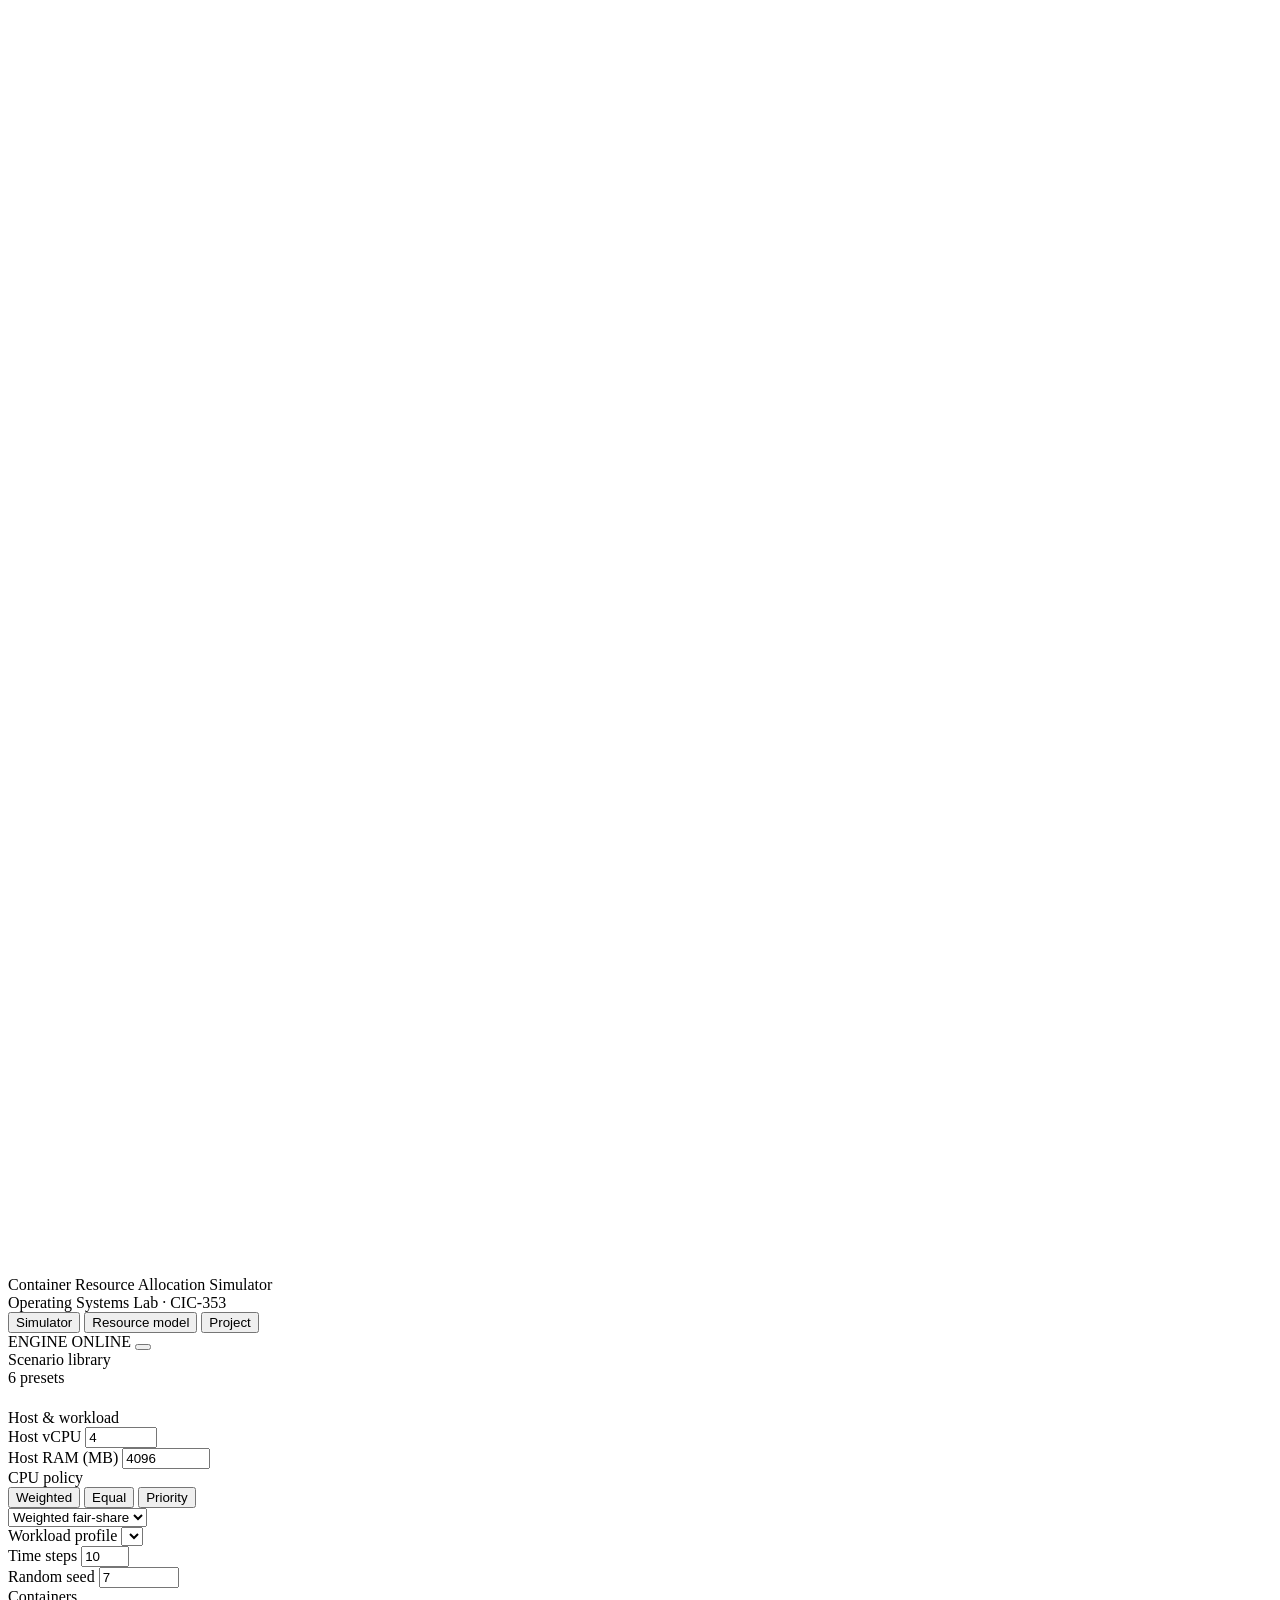
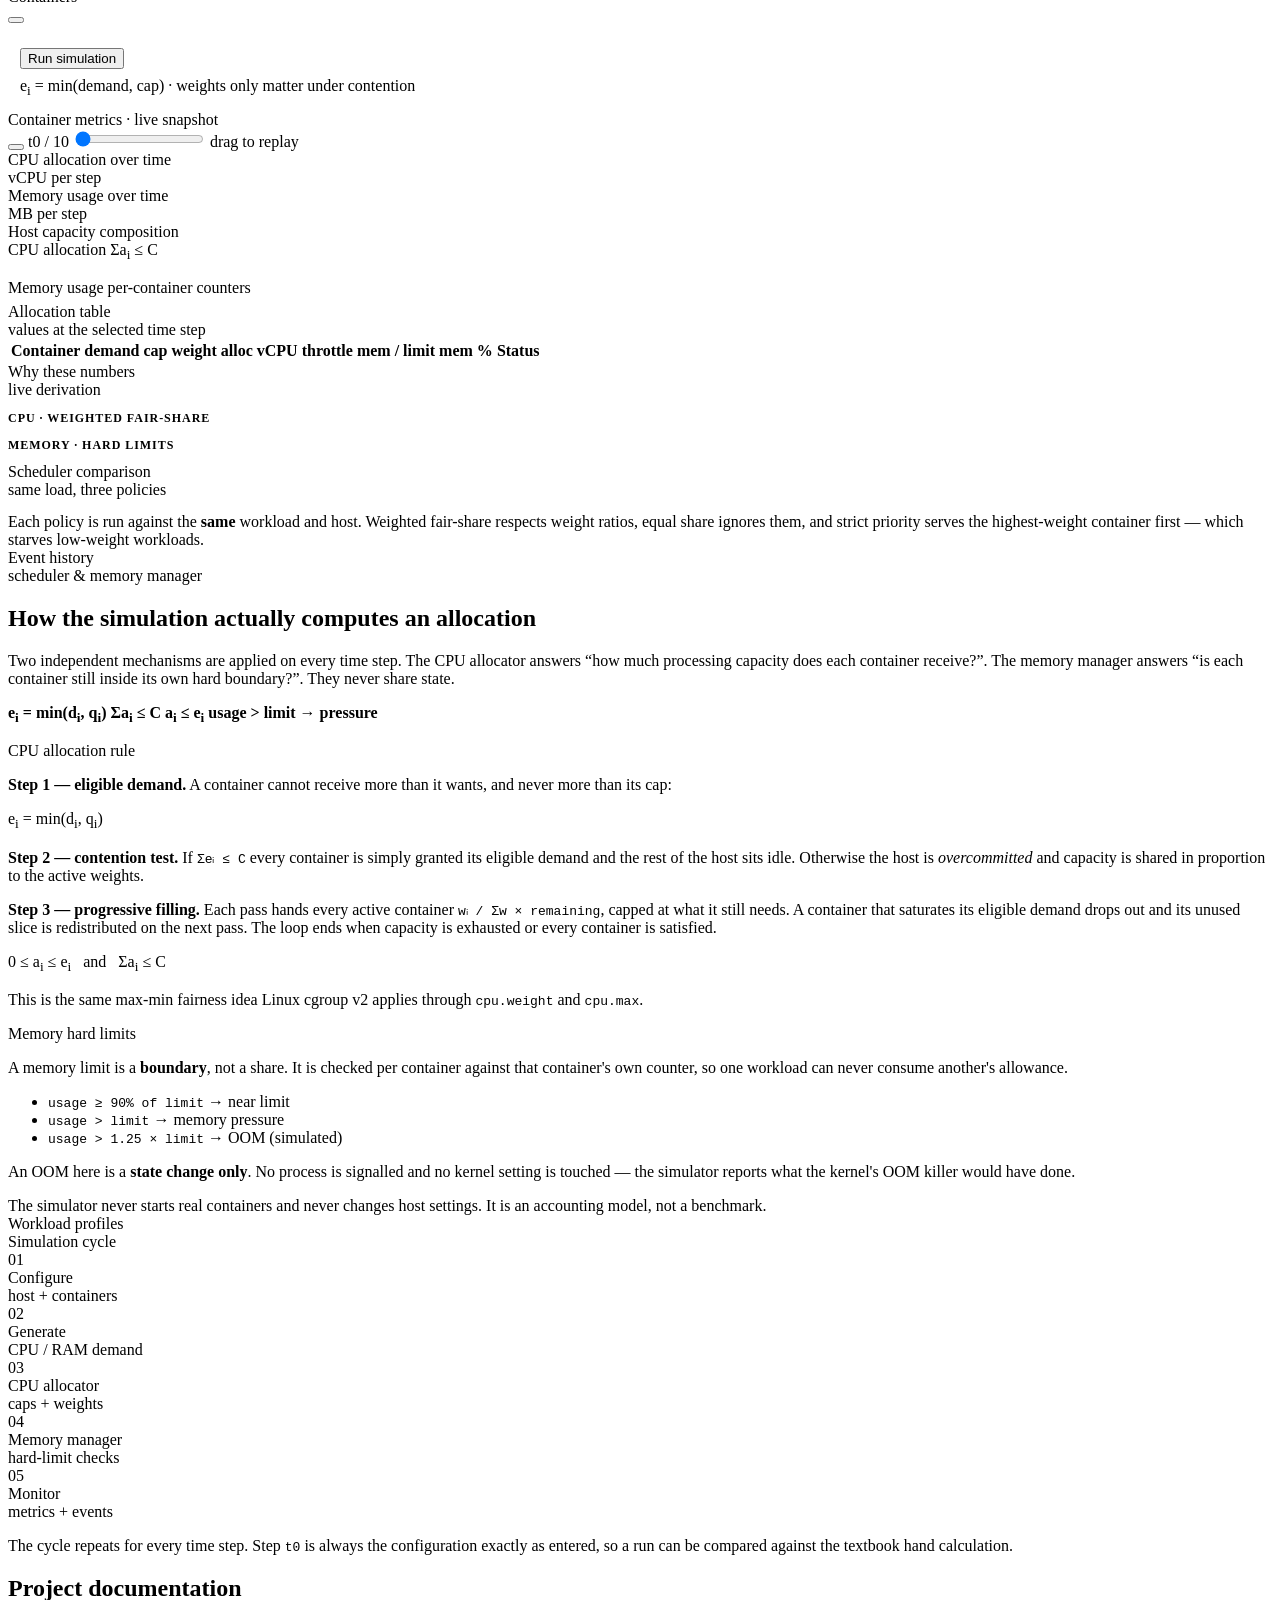
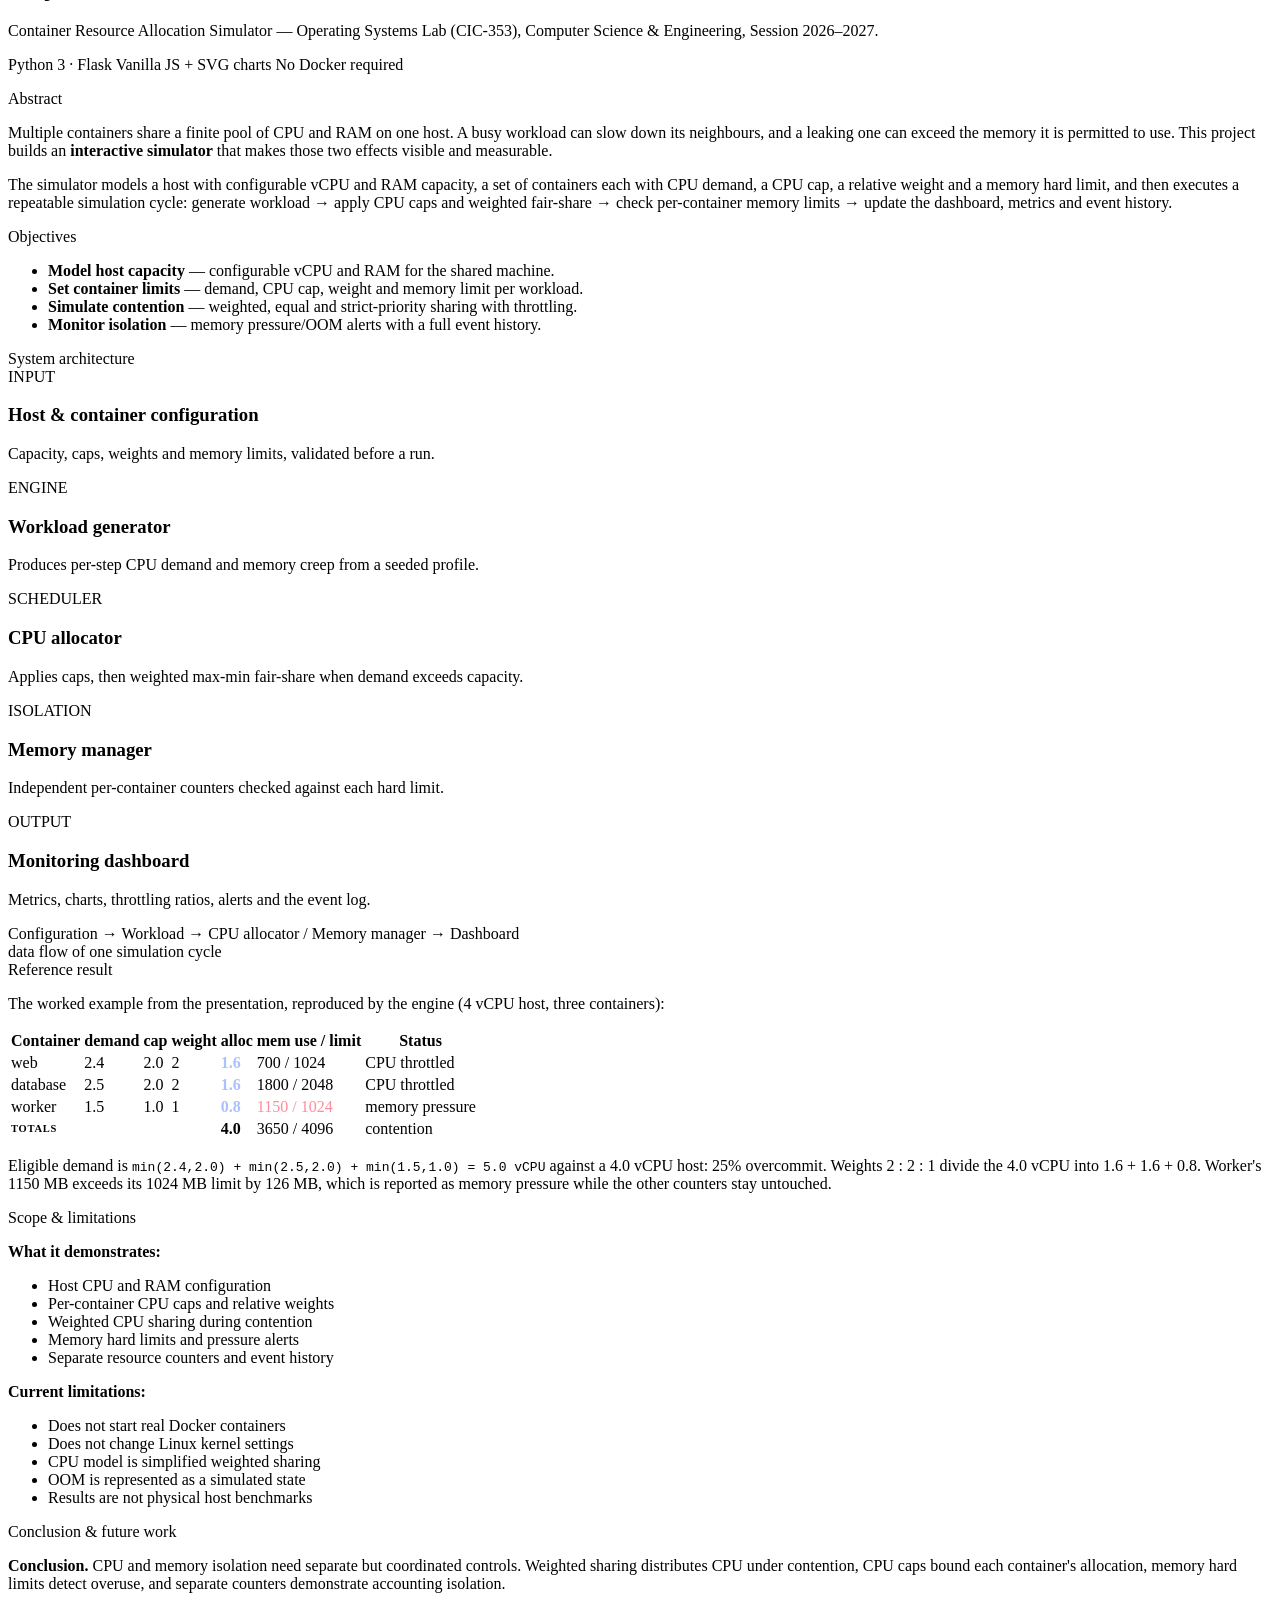
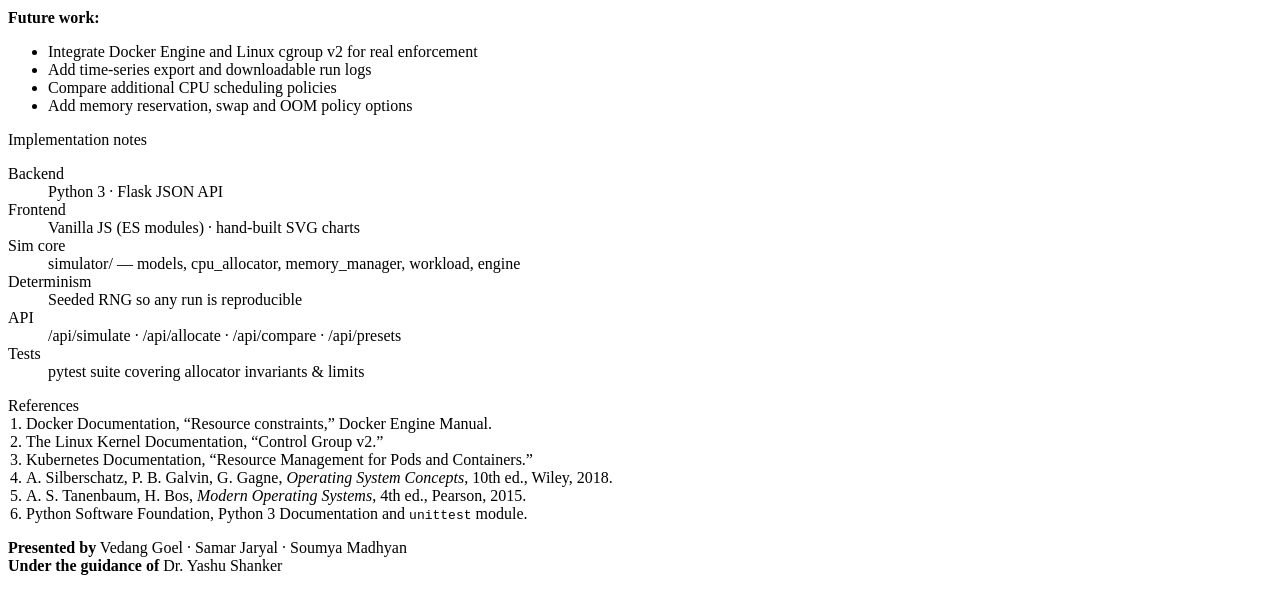
==== static/index.html @ eae56077 "Build container resource allocation simulator Python simulation core (caps + weighted fair-share CPU" ====
<!DOCTYPE html>
<html lang="en">
<head>
<meta charset="utf-8" />
<meta name="viewport" content="width=device-width, initial-scale=1" />
<title>Container Resource Allocation Simulator · OS Lab</title>
<meta name="description" content="Interactive simulator for per-container CPU caps, weighted fair-share allocation and memory hard limits. Operating Systems Lab project." />
<meta name="theme-color" content="#080b14" />
<link rel="preconnect" href="https://fonts.googleapis.com" />
<link rel="preconnect" href="https://fonts.gstatic.com" crossorigin />
<link href="https://fonts.googleapis.com/css2?family=Inter:wght@400;500;600;700;800&family=JetBrains+Mono:wght@400;500;600;700&display=swap" rel="stylesheet" />
<link rel="stylesheet" href="/css/styles.css" />
<link rel="icon" href="data:image/svg+xml,%3Csvg xmlns='http://www.w3.org/2000/svg' viewBox='0 0 24 24'%3E%3Crect width='24' height='24' rx='6' fill='%235b8cff'/%3E%3Cpath d='M12 5l6 3.5v7L12 19l-6-3.5v-7L12 5z' fill='none' stroke='white' stroke-width='1.7' stroke-linejoin='round'/%3E%3C/svg%3E" />
</head>
<body>
<div class="shell">

  <!-- ================= HEADER ================= -->
  <header class="topbar">
    <div class="brand">
      <div class="brand-mark">
        <svg viewBox="0 0 24 24" fill="none" stroke="#fff" stroke-width="1.9" stroke-linejoin="round">
          <path d="M12 3l8 4.5v9L12 21l-8-4.5v-9L12 3z" />
          <path d="M12 12l8-4.5M12 12v9M12 12L4 7.5" />
        </svg>
      </div>
      <div class="brand-text">
        <div class="brand-title">Container Resource Allocation Simulator</div>
        <div class="brand-sub">Operating Systems Lab · CIC-353</div>
      </div>
    </div>

    <div class="topbar-divider"></div>

    <nav class="nav" id="main-nav">
      <button data-view="simulator" class="active" type="button">Simulator</button>
      <button data-view="model" type="button">Resource model</button>
      <button data-view="project" type="button">Project</button>
    </nav>

    <div class="topbar-spacer"></div>

    <span class="status-pill"><span class="dot"></span><span class="label">ENGINE ONLINE</span></span>
    <button class="btn btn-ghost btn-sm" id="export-btn" type="button" data-icon="download" title="Download the current run as a text report"></button>
  </header>

  <main>

    <!-- ============================================================
         VIEW: SIMULATOR
         ============================================================ -->
    <section class="view active" id="view-simulator">
      <div class="workspace">

        <!-- ---------------- SIDEBAR ---------------- -->
        <aside class="side-col">

          <!-- presets -->
          <div class="panel">
            <div class="panel-head">
              <div class="panel-title"><span data-icon="layers"></span>Scenario library</div>
              <span class="tag">6 presets</span>
            </div>
            <div class="panel-body" style="padding:11px">
              <div class="preset-list" id="preset-list"></div>
            </div>
          </div>

          <!-- host + workload -->
          <div class="panel">
            <div class="panel-head">
              <div class="panel-title"><span data-icon="server"></span>Host &amp; workload</div>
            </div>
            <div class="panel-body">
              <div class="editor-grid" style="grid-template-columns:1fr 1fr;gap:10px">
                <div class="editor-field">
                  <label for="host-cpu">Host vCPU</label>
                  <input type="number" id="host-cpu" min="0.5" max="128" step="0.5" value="4" />
                </div>
                <div class="editor-field">
                  <label for="host-mem">Host RAM (MB)</label>
                  <input type="number" id="host-mem" min="64" max="1048576" step="256" value="4096" />
                </div>
              </div>

              <div class="divider"></div>

              <div class="field">
                <span class="field-label">CPU policy</span>
                <div class="segmented" id="policy-seg">
                  <button type="button" data-policy="weighted">Weighted</button>
                  <button type="button" data-policy="equal">Equal</button>
                  <button type="button" data-policy="priority">Priority</button>
                </div>
                <select id="policy-select" class="hidden" aria-hidden="true" tabindex="-1">
                  <option value="weighted">Weighted fair-share</option>
                </select>
              </div>

              <div class="field">
                <label class="field-label" for="profile-select">Workload profile</label>
                <select id="profile-select"></select>
              </div>

              <div class="editor-grid" style="grid-template-columns:1fr 1fr;gap:10px">
                <div class="editor-field">
                  <label for="steps-input">Time steps</label>
                  <input type="number" id="steps-input" min="1" max="60" step="1" value="10" />
                </div>
                <div class="editor-field">
                  <label for="seed-input">Random seed</label>
                  <input type="number" id="seed-input" min="0" max="999999" step="1" value="7" />
                </div>
              </div>
            </div>
          </div>

          <!-- containers -->
          <div class="panel">
            <div class="panel-head">
              <div class="panel-title"><span data-icon="box"></span>Containers</div>
              <button class="btn btn-ghost btn-sm" id="add-ctr" type="button" data-icon="plus"></button>
            </div>
            <div class="panel-body" style="padding:12px">
              <div class="editor-list" id="editor-list"></div>
              <button class="btn btn-primary btn-block" id="run-btn" type="button" style="margin-top:12px">
                <span>Run simulation</span>
              </button>
              <div class="field-hint center" style="margin-top:8px">
                e<sub>i</sub> = min(demand, cap) · weights only matter under contention
              </div>
            </div>
          </div>
        </aside>

        <!-- ---------------- MAIN ---------------- -->
        <div class="main-col">

          <!-- headline metrics -->
          <div class="metric-grid" id="metric-grid"></div>

          <!-- verdict -->
          <div class="verdict ok" id="verdict"></div>

          <!-- live metrics + containers -->
          <div class="panel">
            <div class="panel-head">
              <div class="panel-title"><span data-icon="box"></span>Container metrics <span class="faint" style="font-weight:500;letter-spacing:0">· live snapshot</span></div>
              <span class="badge neutral" id="scrub-status"></span>
            </div>
            <div class="panel-body">
              <div class="ctr-grid" id="ctr-grid"></div>
            </div>
            <div class="scrubber">
              <button class="play-btn" id="play-btn" type="button" title="Play the run" data-icon="play"></button>
              <span class="scrub-label" id="scrub-label">t0 / 10</span>
              <input type="range" id="scrub" min="0" max="10" value="0" step="1" aria-label="Simulation time step" />
              <span class="tiny faint mono">drag to replay</span>
            </div>
          </div>

          <!-- charts -->
          <div class="panel">
            <div class="panel-head">
              <div class="panel-title"><span data-icon="chart"></span>CPU allocation over time</div>
              <span class="tiny faint mono">vCPU per step</span>
            </div>
            <div class="panel-body">
              <div id="chart-cpu"></div>
              <div class="chart-legend" id="legend-cpu"></div>
            </div>
          </div>

          <div class="panel">
            <div class="panel-head">
              <div class="panel-title"><span data-icon="ram"></span>Memory usage over time</div>
              <span class="tiny faint mono">MB per step</span>
            </div>
            <div class="panel-body">
              <div id="chart-mem"></div>
              <div class="chart-legend" id="legend-mem"></div>
            </div>
          </div>

          <!-- composition + gauges -->
          <div class="panel">
            <div class="panel-head">
              <div class="panel-title"><span data-icon="cpu"></span>Host capacity composition</div>
            </div>
            <div class="panel-body">
              <div style="display:grid;grid-template-columns:1fr auto;gap:22px;align-items:center">
                <div style="min-width:0">
                  <div class="spread" style="margin-bottom:6px">
                    <span class="small dim">CPU allocation</span>
                    <span class="tiny mono faint">Σa<sub>i</sub> ≤ C</span>
                  </div>
                  <div id="stackbar-cpu"></div>
                  <div class="spread" style="margin:16px 0 6px">
                    <span class="small dim">Memory usage</span>
                    <span class="tiny mono faint">per-container counters</span>
                  </div>
                  <div id="stackbar-mem"></div>
                </div>
                <div class="row gap-12">
                  <div id="gauge-cpu" style="text-align:center"></div>
                  <div id="gauge-mem" style="text-align:center"></div>
                </div>
              </div>
            </div>
          </div>

          <!-- results table -->
          <div class="panel">
            <div class="panel-head">
              <div class="panel-title"><span data-icon="server"></span>Allocation table</div>
              <span class="tiny faint mono">values at the selected time step</span>
            </div>
            <div class="table-wrap">
              <table>
                <thead>
                  <tr>
                    <th>Container</th>
                    <th class="num">demand</th>
                    <th class="num">cap</th>
                    <th class="num">weight</th>
                    <th class="num">alloc vCPU</th>
                    <th class="num">throttle</th>
                    <th class="num">mem / limit</th>
                    <th class="num">mem %</th>
                    <th>Status</th>
                  </tr>
                </thead>
                <tbody id="result-tbody"></tbody>
                <tfoot id="result-tfoot" style="font-size:11.5px"></tfoot>
              </table>
            </div>
          </div>

          <!-- math -->
          <div class="panel">
            <div class="panel-head">
              <div class="panel-title"><span data-icon="chart"></span>Why these numbers</div>
              <span class="tiny faint mono">live derivation</span>
            </div>
            <div class="panel-body">
              <div class="doc-grid" style="grid-template-columns:repeat(auto-fit,minmax(320px,1fr));gap:18px">
                <div>
                  <h3 style="margin-bottom:10px;font-size:12px;letter-spacing:.08em;text-transform:uppercase;color:var(--text-faint)">CPU · weighted fair-share</h3>
                  <div id="cpu-math"></div>
                </div>
                <div>
                  <h3 style="margin-bottom:10px;font-size:12px;letter-spacing:.08em;text-transform:uppercase;color:var(--text-faint)">Memory · hard limits</h3>
                  <div id="mem-math"></div>
                </div>
              </div>
            </div>
          </div>

          <!-- policy comparison -->
          <div class="panel">
            <div class="panel-head">
              <div class="panel-title"><span data-icon="layers"></span>Scheduler comparison</div>
              <span class="tiny faint mono">same load, three policies</span>
            </div>
            <div class="panel-body">
              <div class="cmp-grid" id="compare-grid"></div>
              <div class="notice" style="margin-top:14px">
                <span data-icon="info"></span>
                <span>Each policy is run against the <strong>same</strong> workload and host. Weighted fair-share respects weight ratios, equal share ignores them, and strict priority serves the highest-weight container first — which starves low-weight workloads.</span>
              </div>
            </div>
          </div>

          <!-- event log -->
          <div class="panel">
            <div class="panel-head">
              <div class="panel-title"><span data-icon="alert"></span>Event history</div>
              <span class="tiny faint mono">scheduler &amp; memory manager</span>
            </div>
            <div class="log" id="event-log"></div>
          </div>

        </div>
      </div>
    </section>

    <!-- ============================================================
         VIEW: RESOURCE MODEL
         ============================================================ -->
    <section class="view" id="view-model">
      <div class="hero">
        <h1>How the simulation <span class="grad">actually computes</span> an allocation</h1>
        <p>
          Two independent mechanisms are applied on every time step. The CPU allocator answers
          “how much processing capacity does each container receive?”. The memory manager answers
          “is each container still inside its own hard boundary?”. They never share state.
        </p>
        <div class="hero-meta">
          <span class="chip"><span data-icon="cpu"></span><strong>e<sub>i</sub> = min(d<sub>i</sub>, q<sub>i</sub>)</strong></span>
          <span class="chip"><span data-icon="cpu"></span><strong>Σa<sub>i</sub> ≤ C</strong></span>
          <span class="chip"><span data-icon="ram"></span><strong>a<sub>i</sub> ≤ e<sub>i</sub></strong></span>
          <span class="chip"><span data-icon="alert"></span><strong>usage &gt; limit → pressure</strong></span>
        </div>
      </div>

      <div class="doc-grid" style="margin-top:16px">

        <div class="panel">
          <div class="panel-head"><div class="panel-title"><span data-icon="cpu"></span>CPU allocation rule</div></div>
          <div class="panel-body">
            <div class="prose">
              <p><strong>Step 1 — eligible demand.</strong> A container cannot receive more than it
              wants, and never more than its cap:</p>
              <div class="formula" style="margin:10px 0">e<sub>i</sub> = min(d<sub>i</sub>, q<sub>i</sub>)</div>
              <p><strong>Step 2 — contention test.</strong> If <code>Σeᵢ ≤ C</code> every container is
              simply granted its eligible demand and the rest of the host sits idle.
              Otherwise the host is <em>overcommitted</em> and capacity is shared in proportion to
              the active weights.</p>
              <p><strong>Step 3 — progressive filling.</strong> Each pass hands every active container
              <code>wᵢ / Σw × remaining</code>, capped at what it still needs. A container that
              saturates its eligible demand drops out and its unused slice is redistributed on the
              next pass. The loop ends when capacity is exhausted or every container is satisfied.</p>
              <div class="formula" style="margin:10px 0">
                0 ≤ <span class="hl">a<sub>i</sub></span> ≤ e<sub>i</sub>
                &nbsp;&nbsp;and&nbsp;&nbsp;
                Σ<span class="hl">a<sub>i</sub></span> ≤ C
              </div>
              <p>This is the same max-min fairness idea Linux cgroup v2 applies through
              <code>cpu.weight</code> and <code>cpu.max</code>.</p>
            </div>
          </div>
        </div>

        <div class="panel">
          <div class="panel-head"><div class="panel-title"><span data-icon="ram"></span>Memory hard limits</div></div>
          <div class="panel-body">
            <div class="prose">
              <p>A memory limit is a <strong>boundary</strong>, not a share. It is checked per
              container against that container's own counter, so one workload can never consume
              another's allowance.</p>
              <ul>
                <li><code>usage ≥ 90% of limit</code> → <span class="badge near">near limit</span></li>
                <li><code>usage &gt; limit</code> → <span class="badge pressure">memory pressure</span></li>
                <li><code>usage &gt; 1.25 × limit</code> → <span class="badge oom">OOM (simulated)</span></li>
              </ul>
              <p style="margin-top:10px">An OOM here is a <strong>state change only</strong>. No process
              is signalled and no kernel setting is touched — the simulator reports what the
              kernel's OOM killer would have done.</p>
              <div class="notice warn" style="margin-top:12px">
                <span data-icon="alert"></span>
                <span>The simulator never starts real containers and never changes host settings.
                It is an accounting model, not a benchmark.</span>
              </div>
            </div>
          </div>
        </div>

        <div class="panel">
          <div class="panel-head"><div class="panel-title"><span data-icon="layers"></span>Workload profiles</div></div>
          <div class="panel-body">
            <div class="module-grid" id="profile-list"></div>
          </div>
        </div>

        <div class="panel">
          <div class="panel-head"><div class="panel-title"><span data-icon="chart"></span>Simulation cycle</div></div>
          <div class="panel-body">
            <div class="flow">
              <div class="flow-node">
                <div class="fn-num">01</div>
                <div class="fn-title">Configure</div>
                <div class="fn-sub">host + containers</div>
              </div>
              <div class="flow-arrow" data-icon="arrow"></div>
              <div class="flow-node">
                <div class="fn-num">02</div>
                <div class="fn-title">Generate</div>
                <div class="fn-sub">CPU / RAM demand</div>
              </div>
              <div class="flow-arrow" data-icon="arrow"></div>
              <div class="flow-node">
                <div class="fn-num">03</div>
                <div class="fn-title">CPU allocator</div>
                <div class="fn-sub">caps + weights</div>
              </div>
              <div class="flow-arrow" data-icon="arrow"></div>
              <div class="flow-node">
                <div class="fn-num">04</div>
                <div class="fn-title">Memory manager</div>
                <div class="fn-sub">hard-limit checks</div>
              </div>
              <div class="flow-arrow" data-icon="arrow"></div>
              <div class="flow-node">
                <div class="fn-num">05</div>
                <div class="fn-title">Monitor</div>
                <div class="fn-sub">metrics + events</div>
              </div>
            </div>
            <div class="prose" style="margin-top:14px">
              <p>The cycle repeats for every time step. Step <code>t0</code> is always the
              configuration exactly as entered, so a run can be compared against the textbook
              hand calculation.</p>
            </div>
          </div>
        </div>

      </div>
    </section>

    <!-- ============================================================
         VIEW: PROJECT
         ============================================================ -->
    <section class="view" id="view-project">
      <div class="hero">
        <h1>Project <span class="grad">documentation</span></h1>
        <p>
          Container Resource Allocation Simulator — Operating Systems Lab (CIC-353),
          Computer Science &amp; Engineering, Session 2026–2027.
        </p>
        <div class="hero-meta">
          <span class="chip"><span data-icon="info"></span>Python 3 · Flask</span>
          <span class="chip"><span data-icon="info"></span>Vanilla JS + SVG charts</span>
          <span class="chip"><span data-icon="info"></span>No Docker required</span>
        </div>
      </div>

      <div class="doc-grid" style="margin-top:16px">
        <div class="panel">
          <div class="panel-head"><div class="panel-title"><span data-icon="info"></span>Abstract</div></div>
          <div class="panel-body">
            <div class="prose">
              <p>Multiple containers share a finite pool of CPU and RAM on one host. A busy workload
              can slow down its neighbours, and a leaking one can exceed the memory it is permitted
              to use. This project builds an <strong>interactive simulator</strong> that makes those
              two effects visible and measurable.</p>
              <p style="margin-top:8px">The simulator models a host with configurable vCPU and RAM
              capacity, a set of containers each with CPU demand, a CPU cap, a relative weight and a
              memory hard limit, and then executes a repeatable simulation cycle: generate workload →
              apply CPU caps and weighted fair-share → check per-container memory limits → update the
              dashboard, metrics and event history.</p>
            </div>
          </div>
        </div>

        <div class="panel">
          <div class="panel-head"><div class="panel-title"><span data-icon="layers"></span>Objectives</div></div>
          <div class="panel-body">
            <div class="prose">
              <ul>
                <li><strong>Model host capacity</strong> — configurable vCPU and RAM for the shared machine.</li>
                <li><strong>Set container limits</strong> — demand, CPU cap, weight and memory limit per workload.</li>
                <li><strong>Simulate contention</strong> — weighted, equal and strict-priority sharing with throttling.</li>
                <li><strong>Monitor isolation</strong> — memory pressure/OOM alerts with a full event history.</li>
              </ul>
            </div>
          </div>
        </div>

        <div class="panel">
          <div class="panel-head"><div class="panel-title"><span data-icon="server"></span>System architecture</div></div>
          <div class="panel-body">
            <div class="module-grid">
              <div class="module-card">
                <div class="module-idx">INPUT</div>
                <h3>Host &amp; container configuration</h3>
                <p>Capacity, caps, weights and memory limits, validated before a run.</p>
              </div>
              <div class="module-card">
                <div class="module-idx">ENGINE</div>
                <h3>Workload generator</h3>
                <p>Produces per-step CPU demand and memory creep from a seeded profile.</p>
              </div>
              <div class="module-card">
                <div class="module-idx">SCHEDULER</div>
                <h3>CPU allocator</h3>
                <p>Applies caps, then weighted max-min fair-share when demand exceeds capacity.</p>
              </div>
              <div class="module-card">
                <div class="module-idx">ISOLATION</div>
                <h3>Memory manager</h3>
                <p>Independent per-container counters checked against each hard limit.</p>
              </div>
              <div class="module-card">
                <div class="module-idx">OUTPUT</div>
                <h3>Monitoring dashboard</h3>
                <p>Metrics, charts, throttling ratios, alerts and the event log.</p>
              </div>
            </div>
            <div class="formula" style="margin-top:14px">
              Configuration → Workload → CPU allocator / Memory manager → Dashboard
              <br><span class="cm">data flow of one simulation cycle</span>
            </div>
          </div>
        </div>

        <div class="panel">
          <div class="panel-head"><div class="panel-title"><span data-icon="chart"></span>Reference result</div></div>
          <div class="panel-body">
            <div class="prose" style="margin-bottom:10px">
              <p>The worked example from the presentation, reproduced by the engine
              (4 vCPU host, three containers):</p>
            </div>
            <div class="table-wrap">
              <table>
                <thead>
                  <tr><th>Container</th><th class="num">demand</th><th class="num">cap</th><th class="num">weight</th><th class="num">alloc</th><th class="num">mem use / limit</th><th>Status</th></tr>
                </thead>
                <tbody>
                  <tr><td><span class="table-name">web</span></td><td class="num mono">2.4</td><td class="num mono">2.0</td><td class="num mono">2</td><td class="num mono" style="color:#a9c2ff;font-weight:600">1.6</td><td class="num mono">700 / 1024</td><td><span class="badge throttled">CPU throttled</span></td></tr>
                  <tr><td><span class="table-name">database</span></td><td class="num mono">2.5</td><td class="num mono">2.0</td><td class="num mono">2</td><td class="num mono" style="color:#a9c2ff;font-weight:600">1.6</td><td class="num mono">1800 / 2048</td><td><span class="badge throttled">CPU throttled</span></td></tr>
                  <tr><td><span class="table-name">worker</span></td><td class="num mono">1.5</td><td class="num mono">1.0</td><td class="num mono">1</td><td class="num mono" style="color:#a9c2ff;font-weight:600">0.8</td><td class="num mono" style="color:#ff8b9c">1150 / 1024</td><td><span class="badge pressure">memory pressure</span></td></tr>
                </tbody>
                <tfoot><tr><td colspan="4" style="color:var(--text-faint);font-size:10.5px;font-weight:700;text-transform:uppercase;letter-spacing:.07em">Totals</td><td class="num mono" style="font-weight:700">4.0</td><td class="num mono">3650 / 4096</td><td><span class="badge warn">contention</span></td></tr></tfoot>
              </table>
            </div>
            <div class="prose" style="margin-top:12px">
              <p>Eligible demand is <code>min(2.4,2.0) + min(2.5,2.0) + min(1.5,1.0) = 5.0 vCPU</code>
              against a 4.0 vCPU host: 25% overcommit. Weights 2 : 2 : 1 divide the 4.0 vCPU into
              1.6 + 1.6 + 0.8. Worker's 1150 MB exceeds its 1024 MB limit by 126 MB, which is
              reported as memory pressure while the other counters stay untouched.</p>
            </div>
          </div>
        </div>

        <div class="panel">
          <div class="panel-head"><div class="panel-title"><span data-icon="info"></span>Scope &amp; limitations</div></div>
          <div class="panel-body">
            <div class="prose">
              <p><strong>What it demonstrates:</strong></p>
              <ul>
                <li>Host CPU and RAM configuration</li>
                <li>Per-container CPU caps and relative weights</li>
                <li>Weighted CPU sharing during contention</li>
                <li>Memory hard limits and pressure alerts</li>
                <li>Separate resource counters and event history</li>
              </ul>
              <p style="margin-top:12px"><strong>Current limitations:</strong></p>
              <ul>
                <li>Does not start real Docker containers</li>
                <li>Does not change Linux kernel settings</li>
                <li>CPU model is simplified weighted sharing</li>
                <li>OOM is represented as a simulated state</li>
                <li>Results are not physical host benchmarks</li>
              </ul>
            </div>
          </div>
        </div>

        <div class="panel">
          <div class="panel-head"><div class="panel-title"><span data-icon="zap"></span>Conclusion &amp; future work</div></div>
          <div class="panel-body">
            <div class="prose">
              <p><strong>Conclusion.</strong> CPU and memory isolation need separate but coordinated
              controls. Weighted sharing distributes CPU under contention, CPU caps bound each
              container's allocation, memory hard limits detect overuse, and separate counters
              demonstrate accounting isolation.</p>
              <p style="margin-top:12px"><strong>Future work:</strong></p>
              <ul>
                <li>Integrate Docker Engine and Linux cgroup v2 for real enforcement</li>
                <li>Add time-series export and downloadable run logs</li>
                <li>Compare additional CPU scheduling policies</li>
                <li>Add memory reservation, swap and OOM policy options</li>
              </ul>
            </div>
          </div>
        </div>

        <div class="panel">
          <div class="panel-head"><div class="panel-title"><span data-icon="info"></span>Implementation notes</div></div>
          <div class="panel-body">
            <dl class="kv-list">
              <div class="kv"><dt>Backend</dt><dd>Python 3 · Flask JSON API</dd></div>
              <div class="kv"><dt>Frontend</dt><dd>Vanilla JS (ES modules) · hand-built SVG charts</dd></div>
              <div class="kv"><dt>Sim core</dt><dd>simulator/ — models, cpu_allocator, memory_manager, workload, engine</dd></div>
              <div class="kv"><dt>Determinism</dt><dd>Seeded RNG so any run is reproducible</dd></div>
              <div class="kv"><dt>API</dt><dd>/api/simulate · /api/allocate · /api/compare · /api/presets</dd></div>
              <div class="kv"><dt>Tests</dt><dd>pytest suite covering allocator invariants &amp; limits</dd></div>
            </dl>
          </div>
        </div>

        <div class="panel">
          <div class="panel-head"><div class="panel-title"><span data-icon="info"></span>References</div></div>
          <div class="panel-body">
            <div class="prose">
              <ol style="margin:0;padding-left:18px">
                <li>Docker Documentation, “Resource constraints,” Docker Engine Manual.</li>
                <li>The Linux Kernel Documentation, “Control Group v2.”</li>
                <li>Kubernetes Documentation, “Resource Management for Pods and Containers.”</li>
                <li>A. Silberschatz, P. B. Galvin, G. Gagne, <em>Operating System Concepts</em>, 10th ed., Wiley, 2018.</li>
                <li>A. S. Tanenbaum, H. Bos, <em>Modern Operating Systems</em>, 4th ed., Pearson, 2015.</li>
                <li>Python Software Foundation, Python 3 Documentation and <code>unittest</code> module.</li>
              </ol>
            </div>
            <div class="divider"></div>
            <div class="prose small">
              <p><strong>Presented by</strong> Vedang Goel · Samar Jaryal · Soumya Madhyan<br>
              <strong>Under the guidance of</strong> Dr. Yashu Shanker</p>
            </div>
          </div>
        </div>
      </div>
    </section>

  </main>
</div>

<div id="toasts"></div>

<script type="module" src="/js/app.js"></script>
</body>
</html>
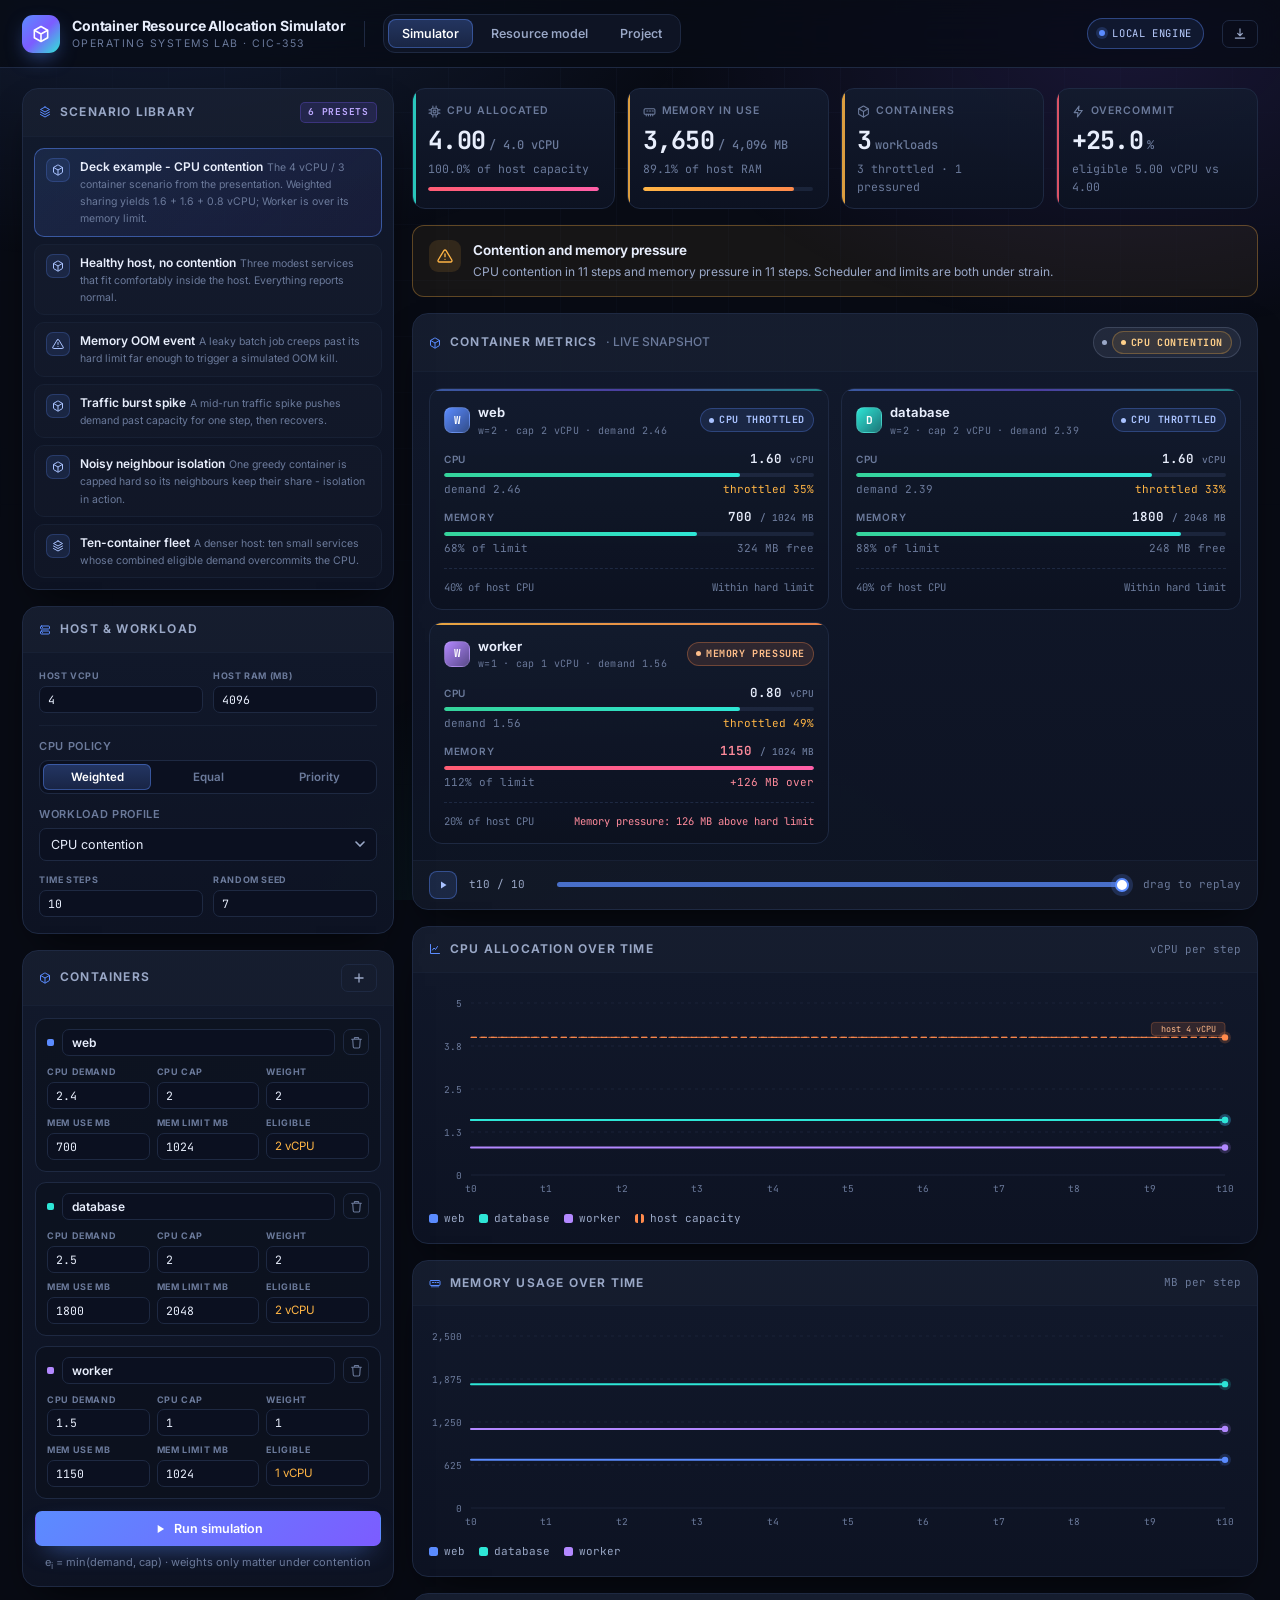
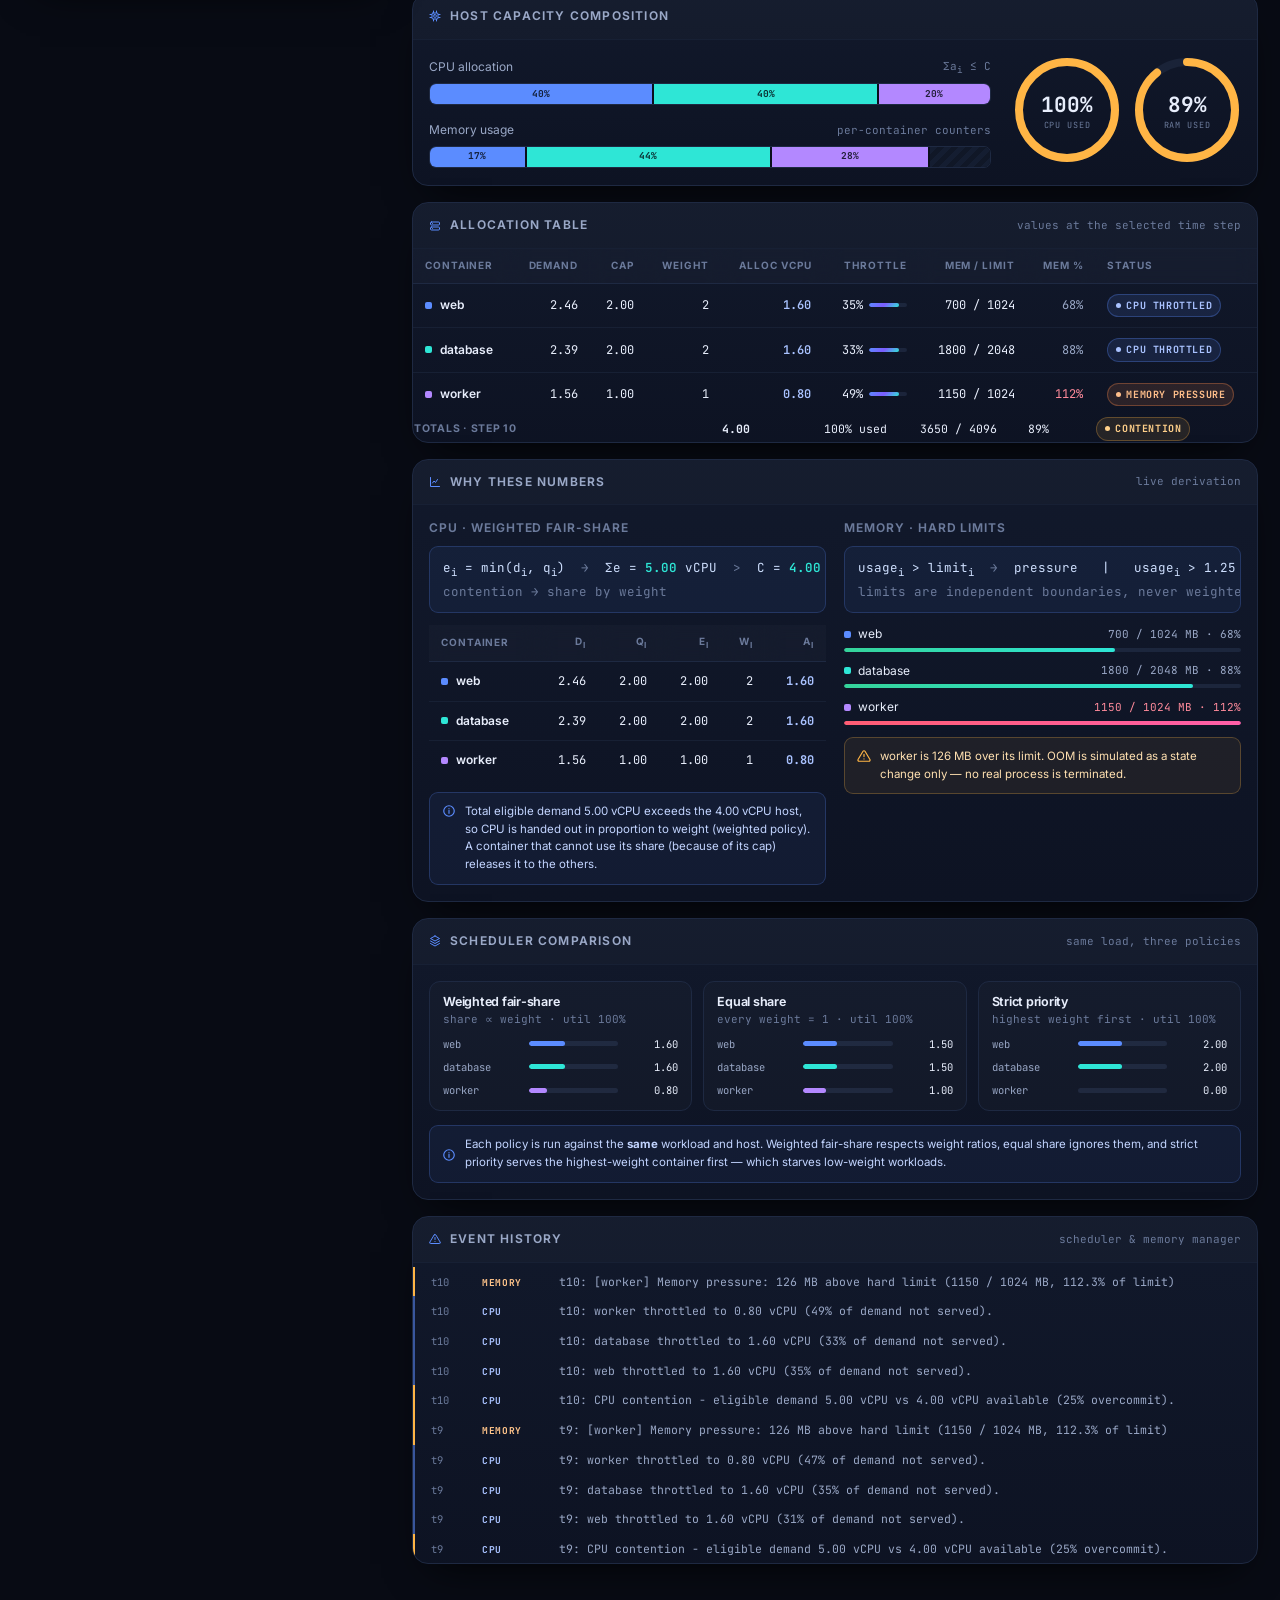
==== commit 70d3f6be: "Deploy the simulator to GitHub Pages with an in-browser engine GitHub Pages was enabled but pointed " ====
--- a/static/index.html
+++ b/static/index.html
@@ -9,7 +9,7 @@
 <link rel="preconnect" href="https://fonts.googleapis.com" />
 <link rel="preconnect" href="https://fonts.gstatic.com" crossorigin />
 <link href="https://fonts.googleapis.com/css2?family=Inter:wght@400;500;600;700;800&family=JetBrains+Mono:wght@400;500;600;700&display=swap" rel="stylesheet" />
-<link rel="stylesheet" href="/css/styles.css" />
+<link rel="stylesheet" href="./css/styles.css" />
 <link rel="icon" href="data:image/svg+xml,%3Csvg xmlns='http://www.w3.org/2000/svg' viewBox='0 0 24 24'%3E%3Crect width='24' height='24' rx='6' fill='%235b8cff'/%3E%3Cpath d='M12 5l6 3.5v7L12 19l-6-3.5v-7L12 5z' fill='none' stroke='white' stroke-width='1.7' stroke-linejoin='round'/%3E%3C/svg%3E" />
 </head>
 <body>
@@ -40,7 +40,7 @@
 
     <div class="topbar-spacer"></div>
 
-    <span class="status-pill"><span class="dot"></span><span class="label">ENGINE ONLINE</span></span>
+    <span class="status-pill" id="engine-pill" data-mode="client" title="Detecting simulation engine..."><span class="dot"></span><span class="label">ENGINE ONLINE</span></span>
     <button class="btn btn-ghost btn-sm" id="export-btn" type="button" data-icon="download" title="Download the current run as a text report"></button>
   </header>
 
@@ -59,7 +59,7 @@
           <div class="panel">
             <div class="panel-head">
               <div class="panel-title"><span data-icon="layers"></span>Scenario library</div>
-              <span class="tag">6 presets</span>
+              <span class="tag" id="preset-count">6 presets</span>
             </div>
             <div class="panel-body" style="padding:11px">
               <div class="preset-list" id="preset-list"></div>
@@ -607,6 +607,6 @@
 
 <div id="toasts"></div>
 
-<script type="module" src="/js/app.js"></script>
+<script type="module" src="./js/app.js"></script>
 </body>
 </html>
--- a/static/css/styles.css
+++ b/static/css/styles.css
@@ -0,0 +1,1096 @@
+/* ==========================================================================
+   Container Resource Allocation Simulator
+   Design system: dark observability console
+   ========================================================================== */
+
+:root {
+  /* surfaces */
+  --bg: #080b14;
+  --bg-soft: #0b1020;
+  --panel: #0e1424;
+  --panel-2: #131b2e;
+  --panel-3: #182136;
+  --line: #1e2942;
+  --line-soft: #172034;
+  --line-bright: #2b3a5c;
+
+  /* text */
+  --text: #e8eefc;
+  --text-dim: #9aa8c7;
+  --text-faint: #6b7a9b;
+
+  /* accents */
+  --accent: #5b8cff;
+  --accent-2: #7c5cff;
+  --cyan: #2ee6d6;
+  --green: #35d39a;
+  --amber: #ffb545;
+  --orange: #ff8a4c;
+  --red: #ff5d73;
+  --pink: #ff5fa8;
+
+  --grad-brand: linear-gradient(135deg, #5b8cff 0%, #7c5cff 50%, #2ee6d6 100%);
+  --grad-green: linear-gradient(135deg, #35d39a, #2ee6d6);
+  --grad-amber: linear-gradient(135deg, #ffb545, #ff8a4c);
+  --grad-red: linear-gradient(135deg, #ff5d73, #ff5fa8);
+
+  --radius: 16px;
+  --radius-sm: 10px;
+  --radius-xs: 7px;
+  --shadow: 0 18px 40px -18px rgba(0, 0, 0, 0.85);
+  --shadow-lg: 0 30px 70px -30px rgba(0, 0, 0, 0.9);
+
+  --mono: "JetBrains Mono", ui-monospace, SFMono-Regular, Menlo, Consolas, monospace;
+  --sans: "Inter", -apple-system, BlinkMacSystemFont, "Segoe UI", Roboto, sans-serif;
+
+  --header-h: 68px;
+}
+
+* { box-sizing: border-box; }
+
+svg { flex-shrink: 0; }
+span[data-icon] { display: inline-flex; align-items: center; }
+span[data-icon] > svg { width: 1em; height: 1em; }
+
+html, body {
+  margin: 0;
+  padding: 0;
+  min-height: 100%;
+}
+
+body {
+  background: var(--bg);
+  color: var(--text);
+  font-family: var(--sans);
+  font-size: 14px;
+  line-height: 1.55;
+  -webkit-font-smoothing: antialiased;
+  text-rendering: optimizeLegibility;
+  overflow-x: hidden;
+}
+
+/* ambient background ------------------------------------------------------ */
+body::before {
+  content: "";
+  position: fixed;
+  inset: 0;
+  z-index: -2;
+  background:
+    radial-gradient(900px 520px at 12% -8%, rgba(91, 140, 255, 0.16), transparent 65%),
+    radial-gradient(760px 480px at 88% 4%, rgba(124, 92, 255, 0.14), transparent 62%),
+    radial-gradient(700px 500px at 50% 108%, rgba(46, 230, 214, 0.09), transparent 65%);
+}
+
+body::after {
+  content: "";
+  position: fixed;
+  inset: 0;
+  z-index: -1;
+  pointer-events: none;
+  background-image:
+    linear-gradient(rgba(120, 150, 210, 0.045) 1px, transparent 1px),
+    linear-gradient(90deg, rgba(120, 150, 210, 0.045) 1px, transparent 1px);
+  background-size: 56px 56px;
+  mask-image: radial-gradient(circle at 50% 0%, #000 0%, transparent 78%);
+  -webkit-mask-image: radial-gradient(circle at 50% 0%, #000 0%, transparent 78%);
+}
+
+/* typography ------------------------------------------------------------- */
+h1, h2, h3, h4 { margin: 0; font-weight: 650; letter-spacing: -0.02em; line-height: 1.2; }
+h1 { font-size: 26px; }
+h2 { font-size: 19px; }
+h3 { font-size: 15px; }
+p { margin: 0; }
+a { color: var(--accent); text-decoration: none; }
+
+.mono { font-family: var(--mono); font-variant-numeric: tabular-nums; }
+.dim { color: var(--text-dim); }
+.faint { color: var(--text-faint); }
+.tiny { font-size: 11px; }
+.small { font-size: 12px; }
+
+/* utility --------------------------------------------------------------- */
+.row { display: flex; align-items: center; }
+.gap-6 { gap: 6px; } .gap-8 { gap: 8px; } .gap-10 { gap: 10px; }
+.gap-12 { gap: 12px; } .gap-16 { gap: 16px; }
+.spread { display: flex; align-items: center; justify-content: space-between; }
+.wrap { flex-wrap: wrap; }
+.grow { flex: 1; }
+.hidden { display: none !important; }
+.center { text-align: center; }
+.upper { text-transform: uppercase; letter-spacing: 0.12em; }
+
+/* ==========================================================================
+   Shell / header
+   ========================================================================== */
+.shell { min-height: 100vh; display: flex; flex-direction: column; }
+
+header.topbar {
+  position: sticky;
+  top: 0;
+  z-index: 60;
+  height: var(--header-h);
+  display: flex;
+  align-items: center;
+  gap: 18px;
+  padding: 0 22px;
+  background: rgba(8, 11, 20, 0.82);
+  backdrop-filter: blur(18px) saturate(160%);
+  -webkit-backdrop-filter: blur(18px) saturate(160%);
+  border-bottom: 1px solid var(--line);
+}
+
+.brand { display: flex; align-items: center; gap: 12px; min-width: 0; }
+
+.brand-mark {
+  width: 38px; height: 38px;
+  border-radius: 11px;
+  display: grid;
+  place-items: center;
+  background: var(--grad-brand);
+  box-shadow: 0 8px 22px -8px rgba(91, 140, 255, 0.8);
+  flex: 0 0 auto;
+}
+.brand-mark svg { width: 20px; height: 20px; }
+
+.brand-text { min-width: 0; }
+.brand-title {
+  font-size: 14px; font-weight: 700; letter-spacing: -0.01em;
+  white-space: nowrap; overflow: hidden; text-overflow: ellipsis;
+}
+.brand-sub {
+  font-size: 10.5px; color: var(--text-faint);
+  letter-spacing: 0.14em; text-transform: uppercase; white-space: nowrap;
+}
+
+.topbar-divider { width: 1px; height: 26px; background: var(--line); }
+.topbar-spacer { flex: 1; }
+
+/* nav tabs */
+.nav {
+  display: flex; gap: 4px;
+  background: var(--panel);
+  border: 1px solid var(--line);
+  border-radius: 12px;
+  padding: 4px;
+}
+.nav button {
+  border: 0; background: transparent; color: var(--text-dim);
+  font-family: var(--sans); font-size: 12.5px; font-weight: 550;
+  padding: 7px 14px; border-radius: 8px; cursor: pointer;
+  transition: color 0.16s, background 0.16s;
+  white-space: nowrap;
+}
+.nav button:hover { color: var(--text); }
+.nav button.active {
+  color: #fff;
+  background: linear-gradient(180deg, rgba(91, 140, 255, 0.28), rgba(91, 140, 255, 0.14));
+  box-shadow: inset 0 0 0 1px rgba(91, 140, 255, 0.4);
+}
+
+/* status pill */
+.status-pill {
+  display: inline-flex; align-items: center; gap: 7px;
+  font-family: var(--mono); font-size: 10.5px; letter-spacing: 0.06em;
+  padding: 6px 11px; border-radius: 999px;
+  border: 1px solid rgba(53, 211, 154, 0.35);
+  background: rgba(53, 211, 154, 0.08);
+  color: #7cf0c4;
+  white-space: nowrap;
+}
+.status-pill[data-mode="client"] {
+  border-color: rgba(91, 140, 255, 0.4);
+  background: rgba(91, 140, 255, 0.09);
+  color: #b9cdff;
+}
+.status-pill[data-mode="client"] .dot {
+  background: var(--accent);
+  box-shadow: 0 0 0 3px rgba(91, 140, 255, 0.2);
+}
+
+.status-pill .dot {
+  width: 6px; height: 6px; border-radius: 50%;
+  background: var(--green); box-shadow: 0 0 0 3px rgba(53, 211, 154, 0.18);
+  animation: pulse 2.4s ease-in-out infinite;
+}
+@keyframes pulse {
+  0%, 100% { opacity: 1; transform: scale(1); }
+  50% { opacity: 0.45; transform: scale(0.82); }
+}
+
+/* ==========================================================================
+   Layout
+   ========================================================================== */
+main {
+  flex: 1;
+  width: 100%;
+  max-width: 1680px;
+  margin: 0 auto;
+  padding: 20px 22px 64px;
+}
+
+.workspace {
+  display: grid;
+  grid-template-columns: 372px minmax(0, 1fr);
+  gap: 18px;
+  align-items: start;
+}
+
+.side-col { display: flex; flex-direction: column; gap: 16px; position: sticky; top: calc(var(--header-h) + 16px); }
+.main-col { display: flex; flex-direction: column; gap: 16px; min-width: 0; }
+
+/* ==========================================================================
+   Panels
+   ========================================================================== */
+.panel {
+  background: linear-gradient(180deg, rgba(19, 27, 46, 0.92), rgba(14, 20, 36, 0.94));
+  border: 1px solid var(--line);
+  border-radius: var(--radius);
+  box-shadow: var(--shadow);
+  overflow: hidden;
+}
+.panel-head {
+  display: flex; align-items: center; justify-content: space-between; gap: 12px;
+  padding: 13px 16px;
+  border-bottom: 1px solid var(--line-soft);
+  background: rgba(255, 255, 255, 0.014);
+}
+.panel-title {
+  display: flex; align-items: center; gap: 9px;
+  font-size: 12px; font-weight: 650;
+  letter-spacing: 0.1em; text-transform: uppercase;
+  color: var(--text-dim);
+}
+.panel-title svg { width: 14px; height: 14px; color: var(--accent); }
+.panel-body { padding: 16px; }
+
+.step-badge {
+  display: grid; place-items: center;
+  width: 20px; height: 20px; border-radius: 6px;
+  background: rgba(91, 140, 255, 0.16);
+  border: 1px solid rgba(91, 140, 255, 0.32);
+  color: #a9c2ff; font-family: var(--mono); font-size: 10.5px; font-weight: 700;
+  flex: 0 0 auto;
+}
+
+/* ==========================================================================
+   Form controls
+   ========================================================================== */
+.field { margin-bottom: 12px; }
+.field:last-child { margin-bottom: 0; }
+.field-label {
+  display: block; font-size: 11px; font-weight: 600;
+  letter-spacing: 0.06em; text-transform: uppercase;
+  color: var(--text-faint); margin-bottom: 5px;
+}
+.field-hint { font-size: 11px; color: var(--text-faint); margin-top: 4px; }
+
+input[type="number"], input[type="text"], select {
+  width: 100%;
+  padding: 8px 11px;
+  background: var(--bg-soft);
+  border: 1px solid var(--line);
+  border-radius: var(--radius-xs);
+  color: var(--text);
+  font-family: var(--mono);
+  font-size: 12.5px;
+  outline: none;
+  transition: border-color 0.15s, box-shadow 0.15s, background 0.15s;
+}
+input[type="text"] { font-family: var(--sans); font-size: 12.5px; }
+input:focus, select:focus {
+  border-color: var(--accent);
+  box-shadow: 0 0 0 3px rgba(91, 140, 255, 0.16);
+  background: #0c1222;
+}
+input.invalid { border-color: var(--red); box-shadow: 0 0 0 3px rgba(255, 93, 115, 0.14); }
+input::-webkit-outer-spin-button, input::-webkit-inner-spin-button { -webkit-appearance: none; margin: 0; }
+input[type="number"] { -moz-appearance: textfield; }
+
+select {
+  font-family: var(--sans);
+  cursor: pointer;
+  appearance: none;
+  background-image: url("data:image/svg+xml;charset=utf-8,%3Csvg xmlns='http://www.w3.org/2000/svg' width='10' height='6' viewBox='0 0 10 6'%3E%3Cpath d='M1 1l4 4 4-4' stroke='%239aa8c7' stroke-width='1.6' fill='none' stroke-linecap='round'/%3E%3C/svg%3E");
+  background-repeat: no-repeat;
+  background-position: right 11px center;
+  padding-right: 30px;
+}
+select option { background: #101827; color: var(--text); }
+
+/* buttons */
+button { font-family: var(--sans); }
+
+.btn {
+  display: inline-flex; align-items: center; justify-content: center; gap: 7px;
+  padding: 9px 15px;
+  border-radius: var(--radius-xs);
+  border: 1px solid var(--line-bright);
+  background: var(--panel-2);
+  color: var(--text);
+  font-size: 12.5px; font-weight: 600;
+  cursor: pointer;
+  transition: transform 0.12s, background 0.15s, border-color 0.15s, box-shadow 0.15s;
+  white-space: nowrap;
+}
+.btn:hover { background: var(--panel-3); border-color: #3a4c74; }
+.btn:active { transform: translateY(1px); }
+.btn svg { width: 14px; height: 14px; }
+
+.btn-primary {
+  background: linear-gradient(135deg, #5b8cff, #7c5cff);
+  border-color: transparent;
+  color: #fff;
+  box-shadow: 0 10px 26px -12px rgba(91, 140, 255, 0.9);
+}
+.btn-primary:hover {
+  background: linear-gradient(135deg, #6d99ff, #8c70ff);
+  box-shadow: 0 14px 30px -12px rgba(112, 150, 255, 0.95);
+}
+.btn-ghost { background: transparent; border-color: var(--line); color: var(--text-dim); }
+.btn-ghost:hover { color: var(--text); background: var(--panel-2); }
+.btn-danger { border-color: rgba(255, 93, 115, 0.35); color: #ff8b9c; background: rgba(255, 93, 115, 0.07); }
+.btn-danger:hover { background: rgba(255, 93, 115, 0.14); border-color: rgba(255, 93, 115, 0.55); }
+.btn-sm { padding: 6px 10px; font-size: 11.5px; }
+.btn-block { width: 100%; }
+.btn:disabled { opacity: 0.5; cursor: not-allowed; }
+
+.icon-btn {
+  display: grid; place-items: center;
+  width: 26px; height: 26px;
+  border-radius: 7px;
+  border: 1px solid var(--line);
+  background: transparent;
+  color: var(--text-faint);
+  cursor: pointer;
+  transition: color 0.15s, background 0.15s, border-color 0.15s;
+  flex: 0 0 auto;
+}
+.icon-btn:hover { color: var(--red); background: rgba(255, 93, 115, 0.1); border-color: rgba(255, 93, 115, 0.3); }
+.icon-btn svg { width: 13px; height: 13px; }
+
+/* segmented control */
+.segmented {
+  display: flex; gap: 3px;
+  background: var(--bg-soft);
+  border: 1px solid var(--line);
+  border-radius: 9px;
+  padding: 3px;
+}
+.segmented button {
+  flex: 1;
+  border: 0; background: transparent;
+  color: var(--text-faint);
+  font-size: 11.5px; font-weight: 600;
+  padding: 6px 8px;
+  border-radius: 6px;
+  cursor: pointer;
+  transition: color 0.15s, background 0.15s;
+  white-space: nowrap; overflow: hidden; text-overflow: ellipsis;
+}
+.segmented button:hover { color: var(--text); }
+.segmented button.active {
+  color: #fff;
+  background: linear-gradient(180deg, rgba(91, 140, 255, 0.3), rgba(91, 140, 255, 0.16));
+  box-shadow: inset 0 0 0 1px rgba(91, 140, 255, 0.42);
+}
+
+/* switch */
+.switch { display: inline-flex; align-items: center; gap: 8px; cursor: pointer; font-size: 12px; color: var(--text-dim); }
+.switch input { display: none; }
+.switch .track {
+  width: 32px; height: 18px; border-radius: 999px;
+  background: var(--line); position: relative;
+  transition: background 0.18s;
+}
+.switch .track::after {
+  content: ""; position: absolute; top: 2px; left: 2px;
+  width: 14px; height: 14px; border-radius: 50%;
+  background: #7c8aa8;
+  transition: transform 0.18s, background 0.18s;
+}
+.switch input:checked + .track { background: rgba(53, 211, 154, 0.3); }
+.switch input:checked + .track::after { transform: translateX(14px); background: var(--green); }
+
+/* ==========================================================================
+   Cards / metrics
+   ========================================================================== */
+.metric-grid {
+  display: grid;
+  grid-template-columns: repeat(auto-fit, minmax(178px, 1fr));
+  gap: 12px;
+}
+
+.metric {
+  position: relative;
+  padding: 14px 15px 13px;
+  border-radius: 13px;
+  background: linear-gradient(180deg, rgba(19, 27, 46, 0.95), rgba(13, 19, 34, 0.95));
+  border: 1px solid var(--line);
+  overflow: hidden;
+  transition: border-color 0.2s, transform 0.2s;
+}
+.metric::before {
+  content: ""; position: absolute; left: 0; top: 0; bottom: 0; width: 2.5px;
+  background: var(--accent); opacity: 0.85;
+}
+.metric.accent-cyan::before { background: var(--cyan); }
+.metric.accent-green::before { background: var(--green); }
+.metric.accent-amber::before { background: var(--amber); }
+.metric.accent-red::before { background: var(--red); }
+.metric.accent-violet::before { background: var(--accent-2); }
+.metric:hover { border-color: var(--line-bright); }
+
+.metric-label svg { width: 13px; height: 13px; flex: 0 0 auto; }
+
+.metric-label {
+  display: flex; align-items: center; gap: 6px;
+  font-size: 10.5px; font-weight: 600;
+  letter-spacing: 0.09em; text-transform: uppercase;
+  color: var(--text-faint);
+  margin-bottom: 8px;
+}
+.metric-value {
+  font-family: var(--mono); font-size: 25px; font-weight: 700;
+  letter-spacing: -0.03em; line-height: 1.1;
+  display: flex; align-items: baseline; gap: 4px;
+}
+.metric-value .unit { font-size: 12px; font-weight: 500; color: var(--text-faint); letter-spacing: 0; }
+.metric-sub { font-size: 11.5px; color: var(--text-faint); margin-top: 5px; font-family: var(--mono); }
+
+/* progress / meter */
+.meter {
+  height: 6px; border-radius: 999px;
+  background: rgba(120, 150, 210, 0.13);
+  overflow: hidden;
+  position: relative;
+}
+.meter > span {
+  display: block; height: 100%; border-radius: 999px;
+  background: var(--grad-brand);
+  transition: width 0.55s cubic-bezier(0.22, 1, 0.36, 1);
+}
+.meter.ok > span { background: var(--grad-green); }
+.meter.warn > span { background: var(--grad-amber); }
+.meter.crit > span { background: var(--grad-red); }
+.meter.thin { height: 4px; }
+
+/* badges */
+.badge {
+  display: inline-flex; align-items: center; gap: 5px;
+  padding: 3px 8px;
+  border-radius: 999px;
+  font-size: 10px; font-weight: 700;
+  letter-spacing: 0.06em; text-transform: uppercase;
+  font-family: var(--mono);
+  border: 1px solid transparent;
+  white-space: nowrap;
+}
+.badge::before {
+  content: ""; width: 5px; height: 5px; border-radius: 50%; background: currentColor;
+}
+.badge.normal, .badge.ok { color: #6ee7b7; background: rgba(53, 211, 154, 0.1); border-color: rgba(53, 211, 154, 0.28); }
+.badge.near { color: #ffd08a; background: rgba(255, 181, 69, 0.1); border-color: rgba(255, 181, 69, 0.28); }
+.badge.throttled { color: #a9c2ff; background: rgba(91, 140, 255, 0.12); border-color: rgba(91, 140, 255, 0.3); }
+.badge.pressure { color: #ffbe8a; background: rgba(255, 138, 76, 0.12); border-color: rgba(255, 138, 76, 0.32); }
+.badge.oom { color: #ff9bab; background: rgba(255, 93, 115, 0.14); border-color: rgba(255, 93, 115, 0.36); }
+.badge.critical { color: #ff9bab; background: rgba(255, 93, 115, 0.14); border-color: rgba(255, 93, 115, 0.36); }
+.badge.warn { color: #ffd08a; background: rgba(255, 181, 69, 0.1); border-color: rgba(255, 181, 69, 0.28); }
+.badge.info { color: #a9c2ff; background: rgba(91, 140, 255, 0.12); border-color: rgba(91, 140, 255, 0.3); }
+.badge.neutral { color: var(--text-dim); background: rgba(154, 168, 199, 0.09); border-color: rgba(154, 168, 199, 0.22); }
+
+.tag {
+  display: inline-block;
+  padding: 2px 7px;
+  border-radius: 5px;
+  font-size: 9.5px; font-weight: 700;
+  letter-spacing: 0.08em; text-transform: uppercase;
+  font-family: var(--mono);
+  background: rgba(124, 92, 255, 0.14);
+  color: #bda9ff;
+  border: 1px solid rgba(124, 92, 255, 0.28);
+}
+
+/* ==========================================================================
+   Container cards
+   ========================================================================== */
+.ctr-grid {
+  display: grid;
+  grid-template-columns: repeat(auto-fill, minmax(268px, 1fr));
+  gap: 12px;
+}
+
+.ctr-card {
+  position: relative;
+  border-radius: 13px;
+  border: 1px solid var(--line);
+  background: linear-gradient(180deg, rgba(19, 27, 46, 0.9), rgba(12, 18, 32, 0.92));
+  padding: 13px 14px 14px;
+  overflow: hidden;
+  transition: border-color 0.2s, transform 0.2s, box-shadow 0.2s;
+}
+.ctr-card:hover { transform: translateY(-1px); border-color: var(--line-bright); }
+.ctr-card::after {
+  content: ""; position: absolute; top: 0; left: 0; right: 0; height: 1.5px;
+  background: var(--grad-brand); opacity: 0.55;
+}
+.ctr-card.s-pressure::after { background: var(--grad-amber); opacity: 0.9; }
+.ctr-card.s-oom::after { background: var(--grad-red); opacity: 1; }
+.ctr-card.s-oom {
+  border-color: rgba(255, 93, 115, 0.42);
+  box-shadow: 0 0 0 1px rgba(255, 93, 115, 0.12), 0 18px 40px -24px rgba(255, 93, 115, 0.5);
+  animation: oomPulse 2.2s ease-in-out infinite;
+}
+@keyframes oomPulse {
+  0%, 100% { box-shadow: 0 0 0 1px rgba(255, 93, 115, 0.12), 0 18px 40px -24px rgba(255, 93, 115, 0.5); }
+  50% { box-shadow: 0 0 0 1px rgba(255, 93, 115, 0.3), 0 18px 44px -20px rgba(255, 93, 115, 0.75); }
+}
+
+.ctr-head { display: flex; align-items: center; gap: 8px; margin-bottom: 11px; }
+.ctr-avatar {
+  width: 26px; height: 26px; border-radius: 8px;
+  display: grid; place-items: center;
+  font-family: var(--mono); font-size: 11px; font-weight: 700;
+  color: #fff;
+  flex: 0 0 auto;
+  border: 1px solid rgba(255, 255, 255, 0.12);
+}
+.ctr-name {
+  font-size: 13px; font-weight: 650;
+  overflow: hidden; text-overflow: ellipsis; white-space: nowrap;
+}
+.ctr-meta { font-family: var(--mono); font-size: 10px; color: var(--text-faint); letter-spacing: 0.03em; }
+
+.ctr-stats { display: flex; flex-direction: column; gap: 9px; }
+.ctr-stat-row { display: flex; align-items: baseline; justify-content: space-between; gap: 8px; }
+.ctr-stat-label {
+  font-size: 10px; font-weight: 600; letter-spacing: 0.07em; text-transform: uppercase;
+  color: var(--text-faint);
+}
+.ctr-stat-value { font-family: var(--mono); font-size: 12.5px; font-weight: 600; }
+.ctr-stat-value .unit { font-size: 9.5px; color: var(--text-faint); font-weight: 500; }
+
+.ctr-foot {
+  margin-top: 11px; padding-top: 10px;
+  border-top: 1px dashed var(--line);
+  display: flex; align-items: center; justify-content: space-between; gap: 8px;
+  font-family: var(--mono); font-size: 10.5px; color: var(--text-faint);
+}
+
+/* ==========================================================================
+   Charts
+   ========================================================================== */
+.chart-wrap { position: relative; width: 100%; }
+.chart-wrap svg { display: block; width: 100%; overflow: visible; }
+
+.chart-legend {
+  display: flex; flex-wrap: wrap; gap: 6px 14px;
+  margin-top: 11px;
+  font-size: 11px; color: var(--text-dim);
+}
+.legend-item { display: inline-flex; align-items: center; gap: 6px; font-family: var(--mono); }
+.legend-swatch { width: 9px; height: 9px; border-radius: 2.5px; flex: 0 0 auto; }
+
+.chart-tooltip {
+  position: absolute;
+  pointer-events: none;
+  z-index: 30;
+  padding: 8px 10px;
+  border-radius: 9px;
+  background: rgba(9, 13, 24, 0.97);
+  border: 1px solid var(--line-bright);
+  box-shadow: var(--shadow-lg);
+  font-family: var(--mono); font-size: 11px;
+  color: var(--text);
+  min-width: 132px;
+  opacity: 0;
+  transform: translate(-50%, -100%);
+  transition: opacity 0.12s;
+  white-space: nowrap;
+}
+.chart-tooltip.show { opacity: 1; }
+.chart-tooltip .tt-title {
+  font-size: 10px; letter-spacing: 0.08em; text-transform: uppercase;
+  color: var(--text-faint); margin-bottom: 5px;
+}
+.chart-tooltip .tt-row { display: flex; align-items: center; justify-content: space-between; gap: 12px; }
+.chart-tooltip .tt-key { display: inline-flex; align-items: center; gap: 5px; color: var(--text-dim); }
+.chart-tooltip .tt-dot { width: 6px; height: 6px; border-radius: 50%; }
+
+/* ==========================================================================
+   Tables
+   ========================================================================== */
+.table-wrap { overflow-x: auto; }
+table {
+  width: 100%;
+  border-collapse: separate;
+  border-spacing: 0;
+  font-size: 12px;
+}
+thead th {
+  text-align: left;
+  padding: 9px 12px;
+  font-size: 10px; font-weight: 700;
+  letter-spacing: 0.09em; text-transform: uppercase;
+  color: var(--text-faint);
+  background: rgba(255, 255, 255, 0.022);
+  border-bottom: 1px solid var(--line);
+  white-space: nowrap;
+  position: sticky; top: 0;
+  backdrop-filter: blur(8px);
+}
+thead th.num, tbody td.num { text-align: right; }
+tbody td {
+  padding: 10px 12px;
+  border-bottom: 1px solid var(--line-soft);
+  vertical-align: middle;
+}
+tbody tr:last-child td { border-bottom: 0; }
+tbody tr { transition: background 0.14s; }
+tbody tr:hover { background: rgba(91, 140, 255, 0.045); }
+tbody td.mono { font-family: var(--mono); font-variant-numeric: tabular-nums; }
+.table-name { display: flex; align-items: center; gap: 8px; font-weight: 600; white-space: nowrap; }
+.mini-dot { width: 7px; height: 7px; border-radius: 2px; flex: 0 0 auto; }
+
+/* ==========================================================================
+   Event log
+   ========================================================================== */
+.log {
+  max-height: 300px;
+  overflow-y: auto;
+  padding: 4px 0;
+  font-family: var(--mono);
+  font-size: 11.5px;
+}
+.log-row {
+  display: grid;
+  grid-template-columns: 42px 68px minmax(0, 1fr);
+  gap: 9px;
+  padding: 6px 16px;
+  border-left: 2px solid transparent;
+  align-items: baseline;
+}
+.log-row:hover { background: rgba(91, 140, 255, 0.05); }
+.log-row.critical { border-left-color: var(--red); background: rgba(255, 93, 115, 0.045); }
+.log-row.warn { border-left-color: var(--amber); }
+.log-row.info { border-left-color: rgba(91, 140, 255, 0.55); }
+.log-step { color: var(--text-faint); font-size: 10.5px; }
+.log-kind {
+  font-size: 9.5px; font-weight: 700; letter-spacing: 0.07em; text-transform: uppercase;
+  color: var(--text-faint);
+}
+.log-kind.cpu { color: #a9c2ff; }
+.log-kind.memory { color: #ffc48a; }
+.log-kind.system { color: #bda9ff; }
+.log-msg { color: var(--text-dim); line-height: 1.5; word-break: break-word; }
+.log-row.critical .log-msg { color: #ffc2cb; }
+
+.empty-state {
+  padding: 26px 16px;
+  text-align: center;
+  color: var(--text-faint);
+  font-size: 12px;
+}
+
+/* ==========================================================================
+   Presets
+   ========================================================================== */
+.preset-list { display: flex; flex-direction: column; gap: 7px; }
+.preset-item {
+  display: flex; align-items: flex-start; gap: 10px;
+  padding: 9px 11px;
+  border-radius: 10px;
+  border: 1px solid var(--line-soft);
+  background: rgba(255, 255, 255, 0.012);
+  cursor: pointer;
+  transition: border-color 0.16s, background 0.16s, transform 0.16s;
+  text-align: left;
+  width: 100%;
+  font-family: var(--sans);
+}
+.preset-item:hover { border-color: var(--line-bright); background: rgba(91, 140, 255, 0.06); transform: translateX(2px); }
+.preset-item.active {
+  border-color: rgba(91, 140, 255, 0.5);
+  background: linear-gradient(135deg, rgba(91, 140, 255, 0.13), rgba(124, 92, 255, 0.07));
+}
+.preset-icon {
+  width: 24px; height: 24px; border-radius: 7px;
+  display: grid; place-items: center;
+  background: rgba(91, 140, 255, 0.12);
+  border: 1px solid rgba(91, 140, 255, 0.22);
+  color: #a9c2ff;
+  flex: 0 0 auto;
+}
+.preset-icon svg { width: 12px; height: 12px; }
+.preset-body { min-width: 0; }
+.preset-name { font-size: 12px; font-weight: 600; color: var(--text); line-height: 1.35; }
+.preset-blurb { font-size: 10.5px; color: var(--text-faint); line-height: 1.45; margin-top: 2px; }
+
+/* ==========================================================================
+   Editor rows (container config)
+   ========================================================================== */
+.editor-list { display: flex; flex-direction: column; gap: 10px; }
+
+.editor-row {
+  border: 1px solid var(--line);
+  border-radius: 11px;
+  background: rgba(10, 15, 27, 0.6);
+  padding: 10px 11px 11px;
+  transition: border-color 0.16s;
+}
+.editor-row:focus-within { border-color: rgba(91, 140, 255, 0.45); }
+.editor-row-head { display: flex; align-items: center; gap: 8px; margin-bottom: 9px; }
+.editor-row-head input[type="text"] { flex: 1; padding: 5px 9px; font-size: 12px; font-weight: 600; }
+.editor-grid {
+  display: grid;
+  grid-template-columns: repeat(3, minmax(0, 1fr));
+  gap: 7px;
+}
+.editor-field label {
+  display: block;
+  font-size: 9px; font-weight: 700;
+  letter-spacing: 0.07em; text-transform: uppercase;
+  color: var(--text-faint);
+  margin-bottom: 3px;
+}
+.editor-field input { padding: 5px 8px; font-size: 11.5px; }
+.editor-cap-line {
+  display: flex; align-items: center; gap: 6px;
+  margin-top: 7px;
+  font-family: var(--mono); font-size: 10px; color: var(--text-faint);
+}
+
+/* ==========================================================================
+   Slide-style explainer
+   ========================================================================== */
+.hero {
+  border-radius: var(--radius);
+  border: 1px solid var(--line);
+  background:
+    radial-gradient(700px 300px at 8% -20%, rgba(91, 140, 255, 0.18), transparent 70%),
+    radial-gradient(600px 320px at 92% 120%, rgba(124, 92, 255, 0.15), transparent 70%),
+    linear-gradient(180deg, rgba(19, 27, 46, 0.9), rgba(11, 16, 29, 0.95));
+  padding: 24px 26px;
+  overflow: hidden;
+  position: relative;
+}
+.hero h1 { font-size: 28px; line-height: 1.18; margin-bottom: 9px; letter-spacing: -0.025em; }
+.hero h1 .grad {
+  background: var(--grad-brand);
+  -webkit-background-clip: text; background-clip: text;
+  -webkit-text-fill-color: transparent;
+}
+.hero p { color: var(--text-dim); max-width: 76ch; font-size: 13.5px; }
+.hero-meta { display: flex; flex-wrap: wrap; gap: 7px; margin-top: 15px; }
+
+.chip {
+  display: inline-flex; align-items: center; gap: 6px;
+  padding: 5px 11px;
+  border-radius: 8px;
+  border: 1px solid var(--line);
+  background: rgba(255, 255, 255, 0.025);
+  font-size: 11.5px; color: var(--text-dim);
+  font-family: var(--mono);
+}
+.chip strong { color: var(--text); font-weight: 650; }
+.chip svg { width: 12px; height: 12px; color: var(--accent); }
+
+.formula {
+  font-family: var(--mono);
+  font-size: 12.5px;
+  background: rgba(91, 140, 255, 0.07);
+  border: 1px solid rgba(91, 140, 255, 0.22);
+  border-radius: 9px;
+  padding: 10px 13px;
+  color: #cfe0ff;
+  overflow-x: auto;
+  white-space: nowrap;
+  line-height: 1.7;
+}
+.formula .hl { color: var(--cyan); font-weight: 600; }
+.formula .cm { color: var(--text-faint); }
+
+/* module cards (architecture) */
+.module-grid {
+  display: grid;
+  grid-template-columns: repeat(auto-fit, minmax(215px, 1fr));
+  gap: 11px;
+}
+.module-card {
+  border: 1px solid var(--line);
+  border-radius: 11px;
+  background: rgba(255, 255, 255, 0.014);
+  padding: 12px 13px;
+  transition: border-color 0.18s, background 0.18s;
+}
+.module-card:hover { border-color: var(--line-bright); background: rgba(91, 140, 255, 0.045); }
+.module-idx {
+  font-family: var(--mono); font-size: 10px; font-weight: 700;
+  color: var(--accent); letter-spacing: 0.1em; margin-bottom: 6px;
+}
+.module-card h3 { font-size: 13px; margin-bottom: 4px; }
+.module-card p { font-size: 11.5px; color: var(--text-faint); line-height: 1.5; }
+
+/* flow diagram */
+.flow {
+  display: flex; align-items: stretch; gap: 0;
+  overflow-x: auto;
+  padding: 4px 0 8px;
+}
+.flow-node {
+  flex: 1 1 0;
+  min-width: 118px;
+  border: 1px solid var(--line);
+  border-radius: 10px;
+  padding: 10px 11px;
+  background: rgba(255, 255, 255, 0.018);
+  text-align: center;
+}
+.flow-node .fn-num {
+  font-family: var(--mono); font-size: 9px; font-weight: 700;
+  color: var(--text-faint); letter-spacing: 0.1em; margin-bottom: 3px;
+}
+.flow-node .fn-title { font-size: 11.5px; font-weight: 650; }
+.flow-node .fn-sub { font-size: 10px; color: var(--text-faint); margin-top: 2px; }
+.flow-arrow {
+  flex: 0 0 auto;
+  display: grid; place-items: center;
+  padding: 0 6px;
+  color: var(--line-bright);
+}
+.flow-arrow svg { width: 14px; height: 14px; }
+
+/* comparison bars */
+.cmp-grid { display: grid; grid-template-columns: repeat(auto-fit, minmax(230px, 1fr)); gap: 11px; }
+.cmp-card {
+  border: 1px solid var(--line);
+  border-radius: 11px;
+  padding: 12px 13px;
+  background: rgba(255, 255, 255, 0.014);
+}
+.cmp-card h3 { font-size: 12.5px; margin-bottom: 2px; }
+.cmp-row {
+  display: grid;
+  grid-template-columns: 78px minmax(0, 1fr) 52px;
+  align-items: center; gap: 8px;
+  margin-top: 7px;
+  font-family: var(--mono); font-size: 10.5px;
+}
+.cmp-name { color: var(--text-dim); overflow: hidden; text-overflow: ellipsis; white-space: nowrap; }
+.cmp-bar { height: 5px; border-radius: 999px; background: rgba(120, 150, 210, 0.13); overflow: hidden; }
+.cmp-bar > span { display: block; height: 100%; border-radius: 999px; }
+.cmp-val { text-align: right; color: var(--text); }
+
+/* ==========================================================================
+   Tabs: explainer view
+   ========================================================================== */
+.view { display: none; }
+.view.active { display: block; animation: fadeUp 0.28s ease-out; }
+@keyframes fadeUp {
+  from { opacity: 0; transform: translateY(8px); }
+  to { opacity: 1; transform: translateY(0); }
+}
+
+.doc-grid { display: grid; grid-template-columns: repeat(auto-fit, minmax(300px, 1fr)); gap: 16px; }
+.prose { font-size: 13px; color: var(--text-dim); line-height: 1.7; }
+.prose strong { color: var(--text); font-weight: 620; }
+.prose code {
+  font-family: var(--mono); font-size: 11.5px;
+  background: rgba(91, 140, 255, 0.1);
+  border: 1px solid rgba(91, 140, 255, 0.18);
+  padding: 1px 5px; border-radius: 4px; color: #cfe0ff;
+}
+.prose ul { margin: 8px 0 0; padding-left: 17px; }
+.prose li { margin-bottom: 6px; }
+.prose li::marker { color: var(--accent); }
+
+.kv-list { display: flex; flex-direction: column; gap: 0; }
+.kv {
+  display: grid; grid-template-columns: 118px minmax(0, 1fr);
+  gap: 12px; padding: 8px 0;
+  border-bottom: 1px solid var(--line-soft);
+  font-size: 12px;
+}
+.kv:last-child { border-bottom: 0; }
+.kv dt { color: var(--text-faint); font-size: 11px; letter-spacing: 0.05em; text-transform: uppercase; font-weight: 600; }
+.kv dd { margin: 0; color: var(--text-dim); font-family: var(--mono); font-size: 11.5px; }
+
+/* ==========================================================================
+   Toast
+   ========================================================================== */
+#toasts {
+  position: fixed; bottom: 20px; right: 20px;
+  z-index: 200;
+  display: flex; flex-direction: column; gap: 9px;
+  max-width: 380px;
+}
+.toast {
+  display: flex; align-items: flex-start; gap: 10px;
+  padding: 12px 14px;
+  border-radius: 11px;
+  background: rgba(13, 19, 34, 0.98);
+  border: 1px solid var(--line-bright);
+  box-shadow: var(--shadow-lg);
+  font-size: 12.5px;
+  animation: toastIn 0.25s cubic-bezier(0.22, 1, 0.36, 1);
+  backdrop-filter: blur(12px);
+}
+.toast.error { border-color: rgba(255, 93, 115, 0.5); }
+.toast.success { border-color: rgba(53, 211, 154, 0.45); }
+.toast .t-icon { flex: 0 0 auto; margin-top: 1px; }
+.toast .t-icon svg { width: 15px; height: 15px; }
+.toast.error .t-icon { color: var(--red); }
+.toast.success .t-icon { color: var(--green); }
+.toast .t-body { min-width: 0; }
+.toast .t-title { font-weight: 650; margin-bottom: 1px; }
+.toast .t-msg { color: var(--text-dim); font-size: 11.5px; line-height: 1.5; }
+@keyframes toastIn {
+  from { opacity: 0; transform: translateX(24px) scale(0.97); }
+  to { opacity: 1; transform: translateX(0) scale(1); }
+}
+
+/* ==========================================================================
+   Timeline scrubber
+   ========================================================================== */
+.scrubber {
+  display: flex; align-items: center; gap: 12px;
+  padding: 10px 16px;
+  border-top: 1px solid var(--line-soft);
+  background: rgba(255, 255, 255, 0.014);
+}
+.scrubber input[type="range"] {
+  -webkit-appearance: none; appearance: none;
+  flex: 1; height: 24px; background: transparent; cursor: pointer;
+  padding: 0; border: 0;
+}
+.scrubber input[type="range"]::-webkit-slider-runnable-track {
+  height: 5px; border-radius: 999px;
+  background: linear-gradient(90deg, rgba(91, 140, 255, 0.75) var(--pct, 0%), rgba(120, 150, 210, 0.14) var(--pct, 0%));
+}
+.scrubber input[type="range"]::-webkit-slider-thumb {
+  -webkit-appearance: none;
+  width: 14px; height: 14px; border-radius: 50%;
+  background: #fff; border: 2px solid var(--accent);
+  margin-top: -4.5px;
+  box-shadow: 0 0 0 4px rgba(91, 140, 255, 0.2);
+  transition: transform 0.14s;
+}
+.scrubber input[type="range"]::-webkit-slider-thumb:hover { transform: scale(1.14); }
+.scrubber input[type="range"]::-moz-range-track {
+  height: 5px; border-radius: 999px; background: rgba(120, 150, 210, 0.14);
+}
+.scrubber input[type="range"]::-moz-range-progress {
+  height: 5px; border-radius: 999px; background: rgba(91, 140, 255, 0.75);
+}
+.scrubber input[type="range"]::-moz-range-thumb {
+  width: 12px; height: 12px; border-radius: 50%; background: #fff;
+  border: 2px solid var(--accent); box-shadow: 0 0 0 4px rgba(91, 140, 255, 0.2);
+}
+.scrub-label {
+  font-family: var(--mono); font-size: 11px;
+  color: var(--text-dim); min-width: 74px;
+}
+.play-btn {
+  display: grid; place-items: center;
+  width: 28px; height: 28px; border-radius: 8px;
+  border: 1px solid rgba(91, 140, 255, 0.4);
+  background: rgba(91, 140, 255, 0.14);
+  color: #a9c2ff; cursor: pointer; flex: 0 0 auto;
+  transition: background 0.15s, color 0.15s;
+}
+.play-btn:hover { background: rgba(91, 140, 255, 0.26); color: #fff; }
+.play-btn svg { width: 12px; height: 12px; }
+
+/* ==========================================================================
+   Misc
+   ========================================================================== */
+.divider { height: 1px; background: var(--line-soft); margin: 12px 0; }
+
+.notice {
+  display: flex; gap: 9px;
+  padding: 10px 12px;
+  border-radius: 9px;
+  font-size: 11.5px;
+  line-height: 1.55;
+  border: 1px solid rgba(91, 140, 255, 0.24);
+  background: rgba(91, 140, 255, 0.07);
+  color: #c2d4ff;
+}
+.notice svg { width: 14px; height: 14px; flex: 0 0 auto; margin-top: 1px; color: var(--accent); }
+.notice span[data-icon] > svg { width: 14px; height: 14px; }
+.notice.warn {
+  border-color: rgba(255, 181, 69, 0.26);
+  background: rgba(255, 181, 69, 0.07);
+  color: #ffe0b0;
+}
+.notice.warn svg { color: var(--amber); }
+
+.verdict {
+  display: flex; align-items: flex-start; gap: 12px;
+  padding: 14px 16px;
+  border-radius: 12px;
+  border: 1px solid var(--line);
+  background: rgba(255, 255, 255, 0.02);
+}
+.verdict.ok { border-color: rgba(53, 211, 154, 0.32); background: rgba(53, 211, 154, 0.06); }
+.verdict.info { border-color: rgba(91, 140, 255, 0.32); background: rgba(91, 140, 255, 0.06); }
+.verdict.warn { border-color: rgba(255, 181, 69, 0.32); background: rgba(255, 181, 69, 0.06); }
+.verdict.critical { border-color: rgba(255, 93, 115, 0.35); background: rgba(255, 93, 115, 0.07); }
+.verdict-icon {
+  width: 32px; height: 32px; border-radius: 9px;
+  display: grid; place-items: center; flex: 0 0 auto;
+  background: rgba(255, 255, 255, 0.05);
+}
+.verdict-icon svg { width: 16px; height: 16px; }
+.verdict.ok .verdict-icon { color: var(--green); background: rgba(53, 211, 154, 0.12); }
+.verdict.info .verdict-icon { color: var(--accent); background: rgba(91, 140, 255, 0.12); }
+.verdict.warn .verdict-icon { color: var(--amber); background: rgba(255, 181, 69, 0.12); }
+.verdict.critical .verdict-icon { color: var(--red); background: rgba(255, 93, 115, 0.12); }
+.verdict-title { font-size: 13.5px; font-weight: 650; margin-bottom: 2px; }
+.verdict-detail { font-size: 12px; color: var(--text-dim); line-height: 1.55; }
+
+.skeleton {
+  background: linear-gradient(90deg, rgba(255, 255, 255, 0.03) 25%, rgba(255, 255, 255, 0.07) 50%, rgba(255, 255, 255, 0.03) 75%);
+  background-size: 200% 100%;
+  animation: shimmer 1.4s infinite;
+  border-radius: 6px;
+}
+@keyframes shimmer {
+  from { background-position: 200% 0; }
+  to { background-position: -200% 0; }
+}
+
+/* scrollbars */
+::-webkit-scrollbar { width: 9px; height: 9px; }
+::-webkit-scrollbar-track { background: transparent; }
+::-webkit-scrollbar-thumb { background: #223049; border-radius: 999px; border: 2px solid transparent; background-clip: content-box; }
+::-webkit-scrollbar-thumb:hover { background: #2f4160; background-clip: content-box; }
+
+/* ==========================================================================
+   Responsive
+   ========================================================================== */
+@media (max-width: 1180px) {
+  .workspace { grid-template-columns: 1fr; }
+  .side-col { position: static; }
+  .hero h1 { font-size: 24px; }
+}
+
+@media (max-width: 860px) {
+  header.topbar { padding: 0 14px; gap: 12px; flex-wrap: nowrap; overflow-x: auto; }
+  .brand-sub, .topbar-divider, .status-pill .label { display: none; }
+  main { padding: 14px 14px 48px; }
+  .nav button { padding: 6px 10px; font-size: 11.5px; }
+  .hero { padding: 18px; }
+  .hero h1 { font-size: 21px; }
+  h1 { font-size: 21px; }
+  .metric-value { font-size: 21px; }
+  .ctr-grid { grid-template-columns: 1fr; }
+  .kv { grid-template-columns: 100px minmax(0, 1fr); }
+  #toasts { left: 14px; right: 14px; max-width: none; }
+  .flow { flex-direction: column; }
+  .flow-arrow { transform: rotate(90deg); padding: 4px 0; }
+}
+
+@media (prefers-reduced-motion: reduce) {
+  *, *::before, *::after { animation-duration: 0.01ms !important; transition-duration: 0.01ms !important; }
+}
